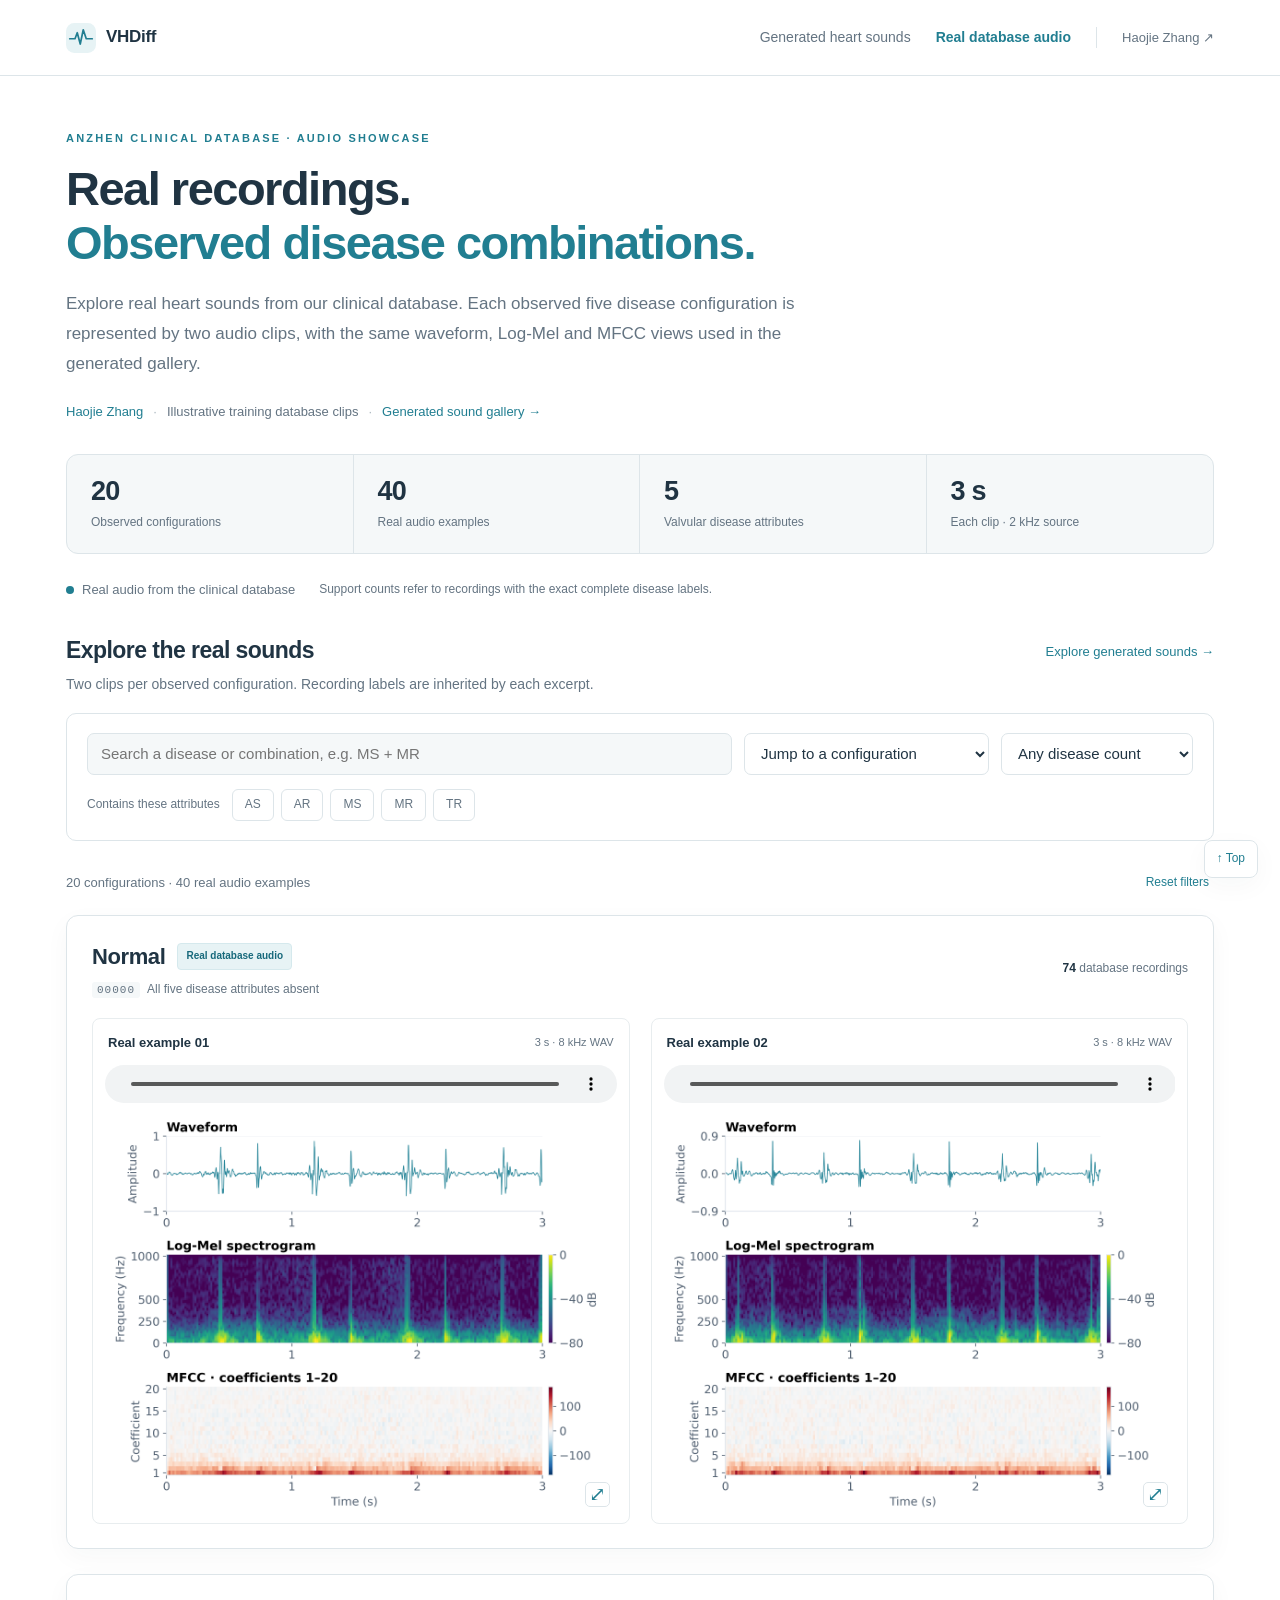
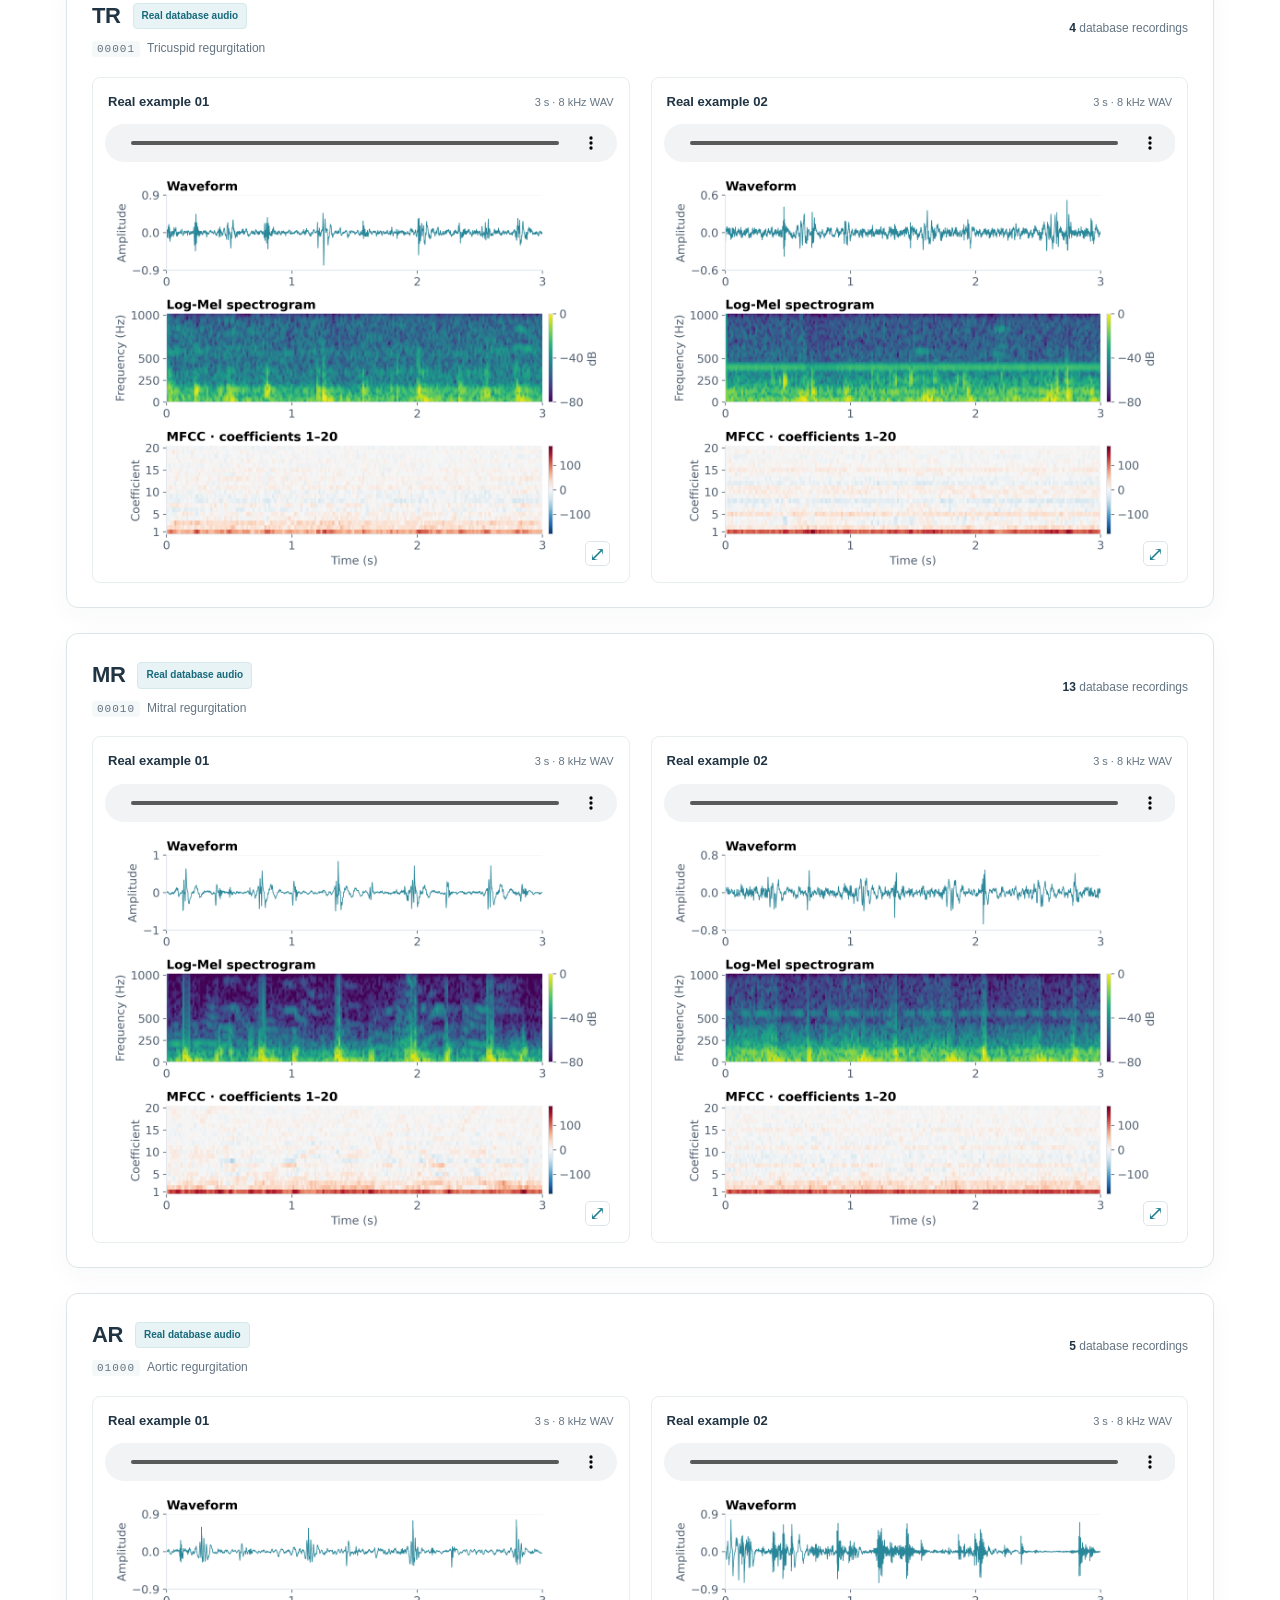
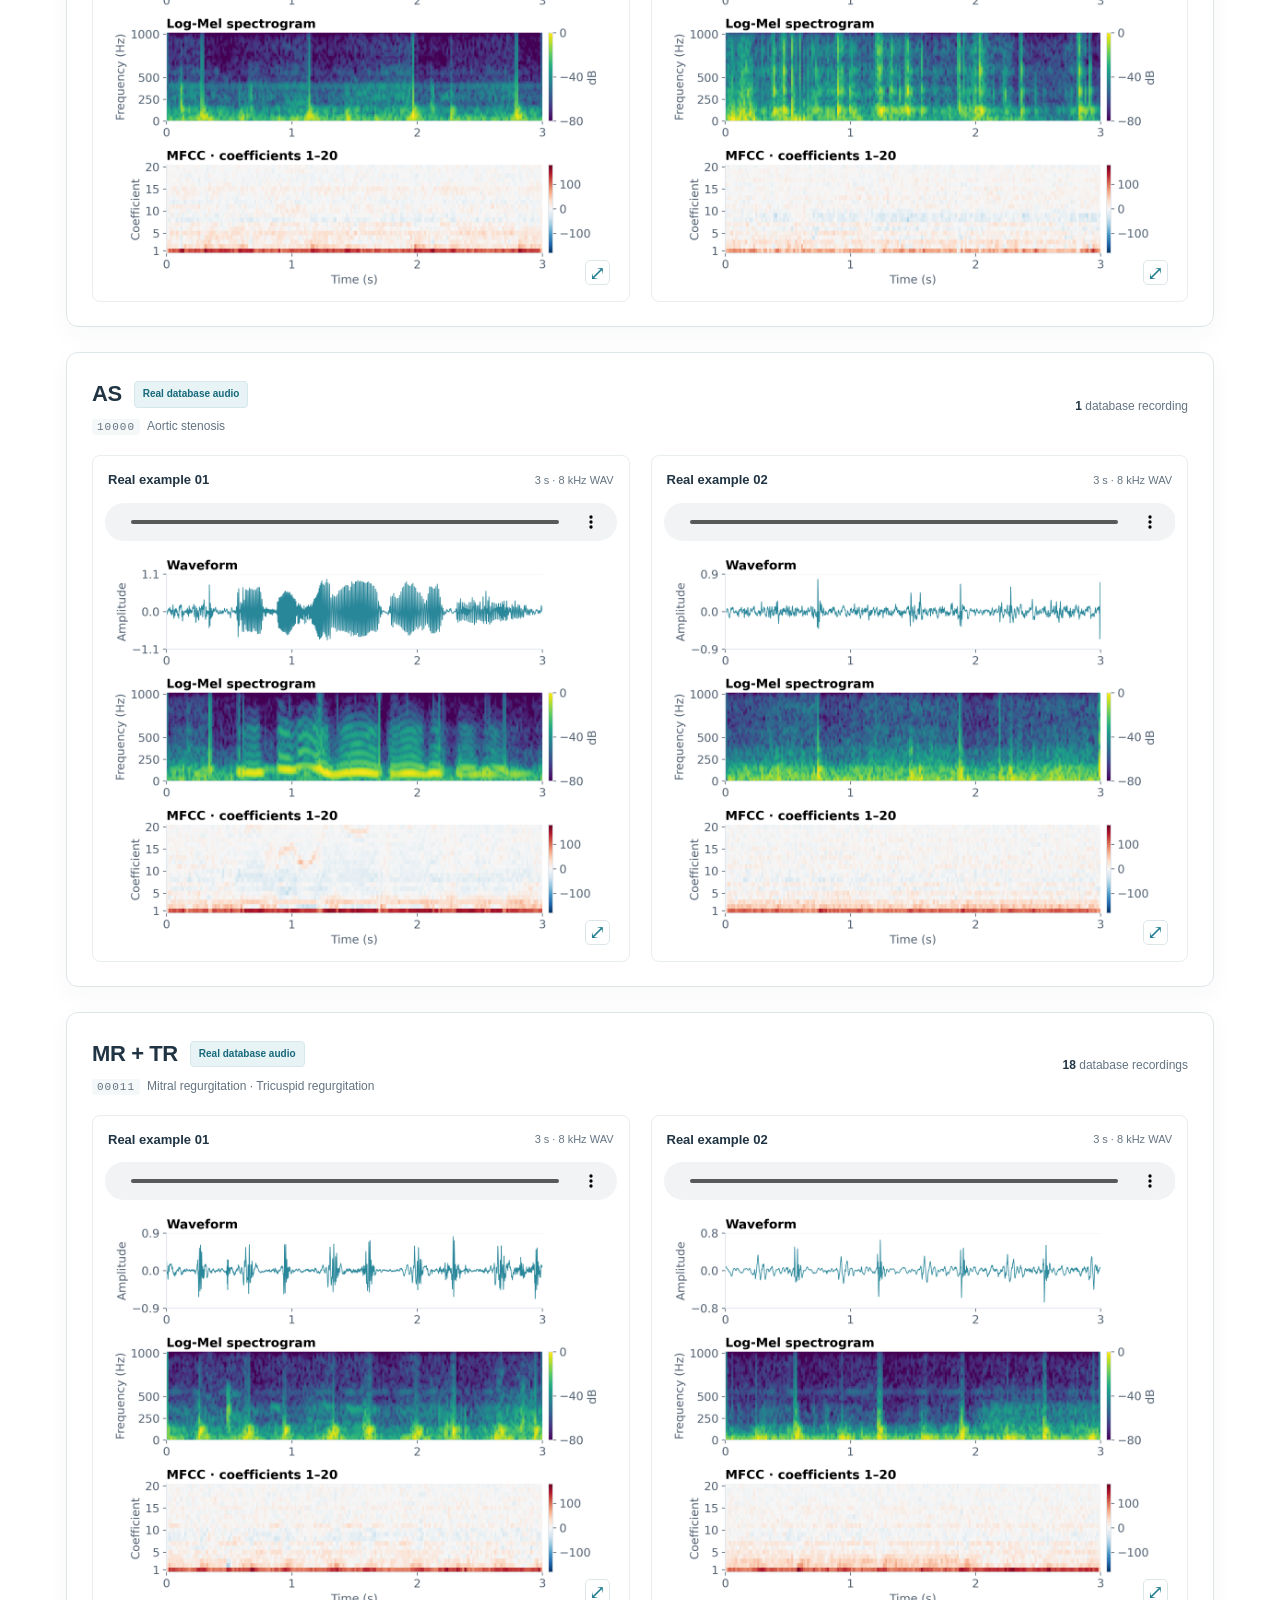
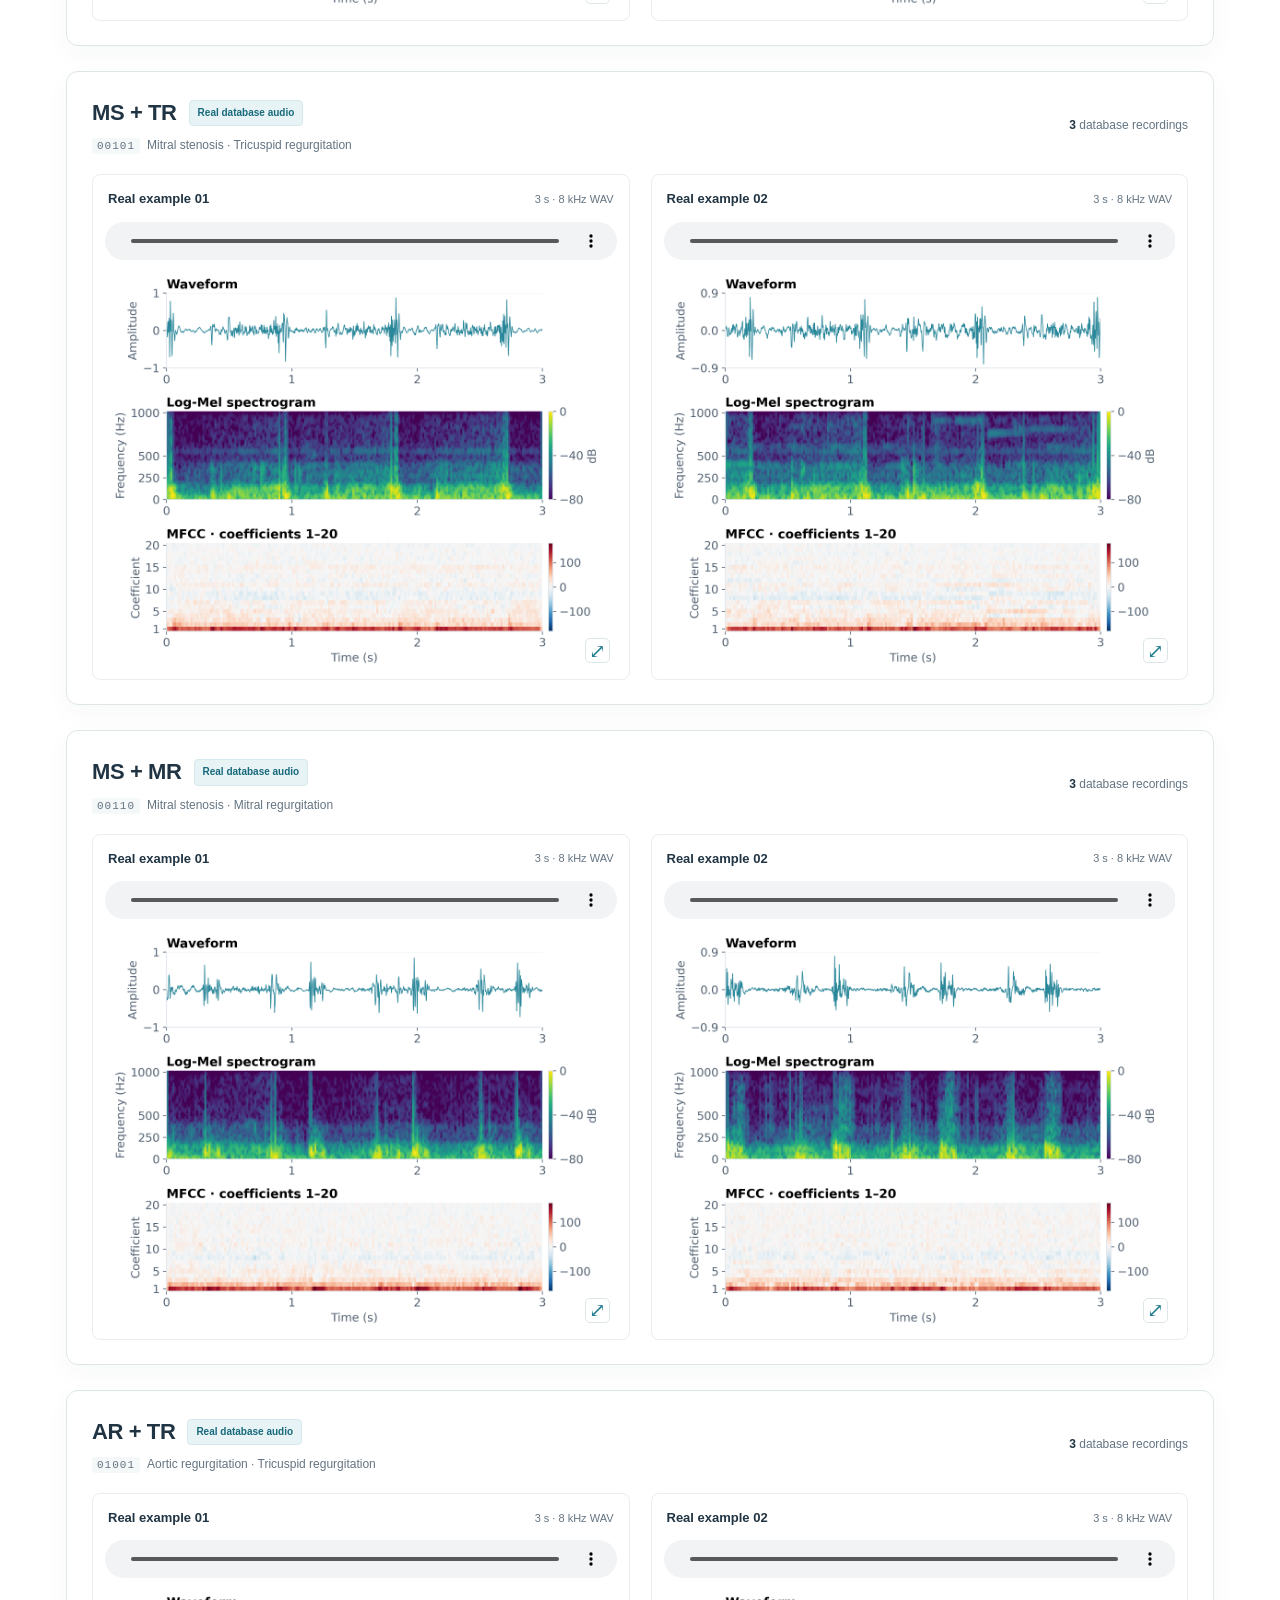
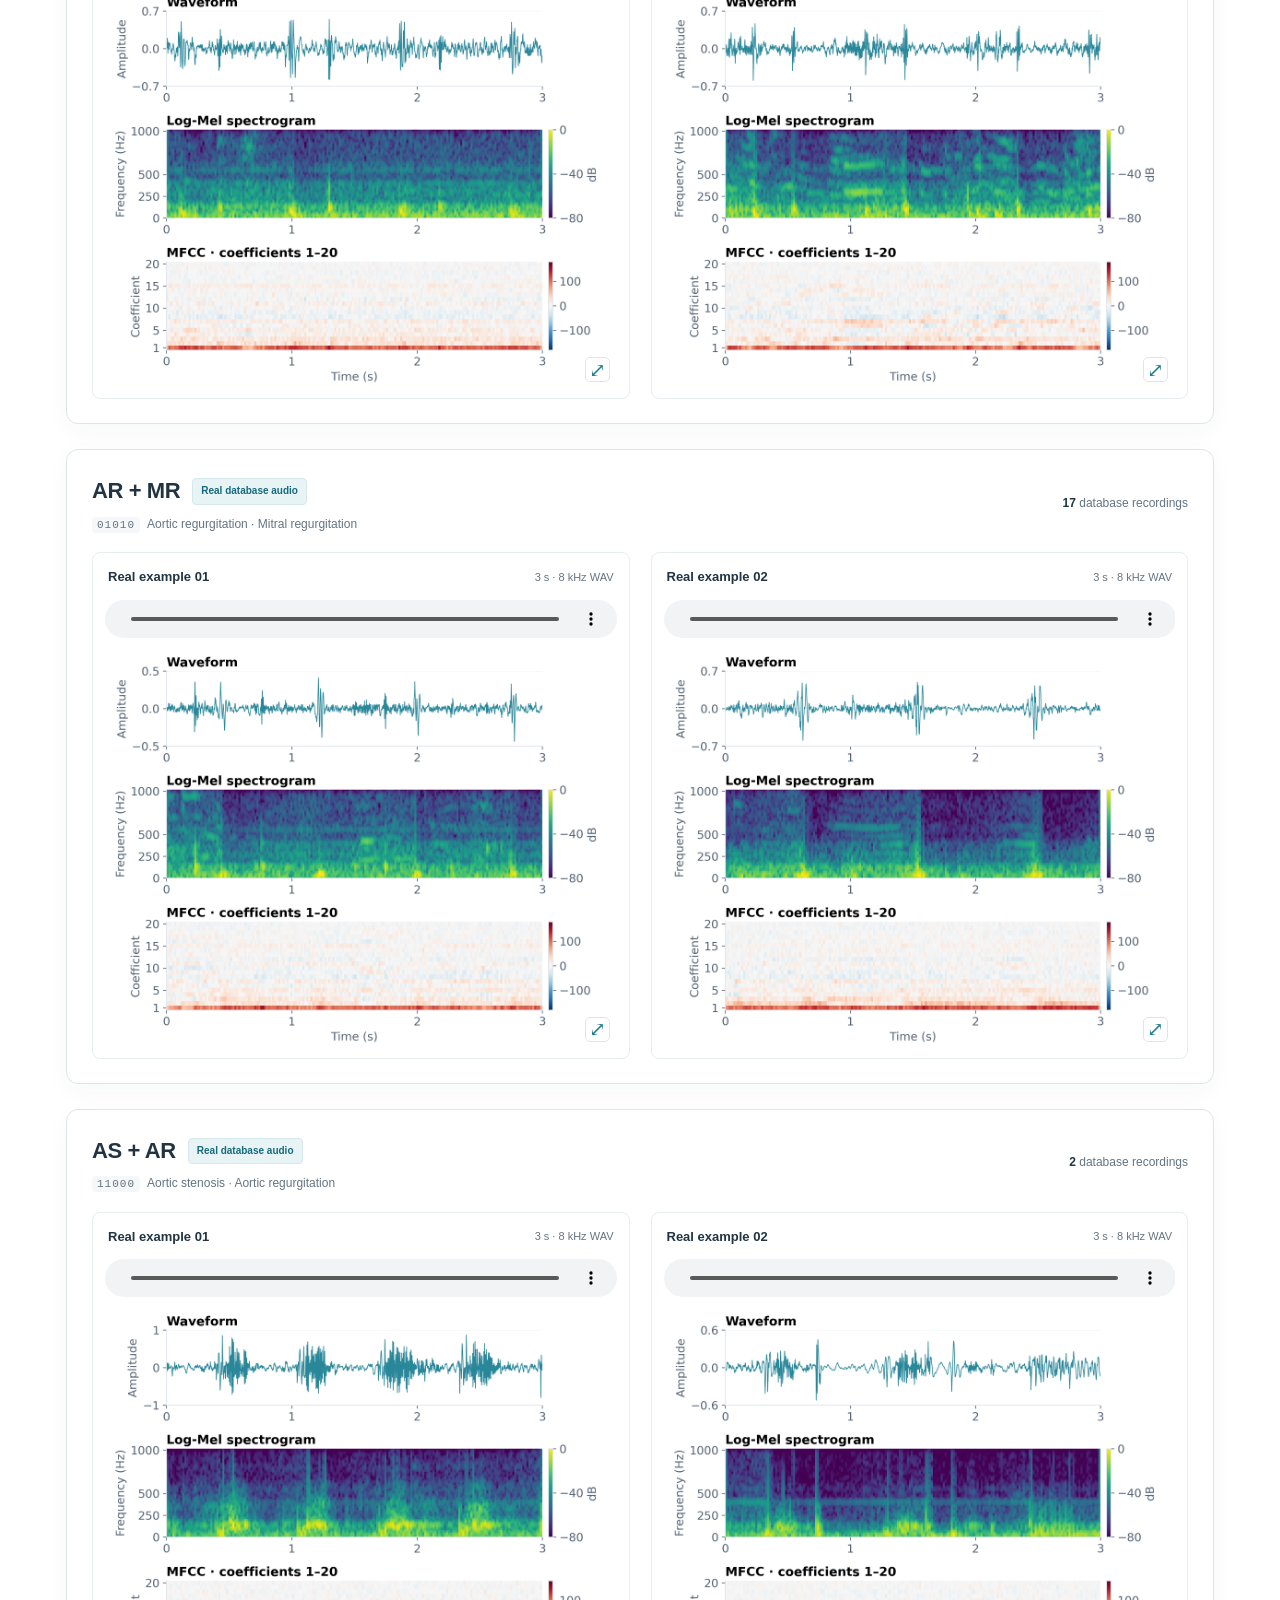
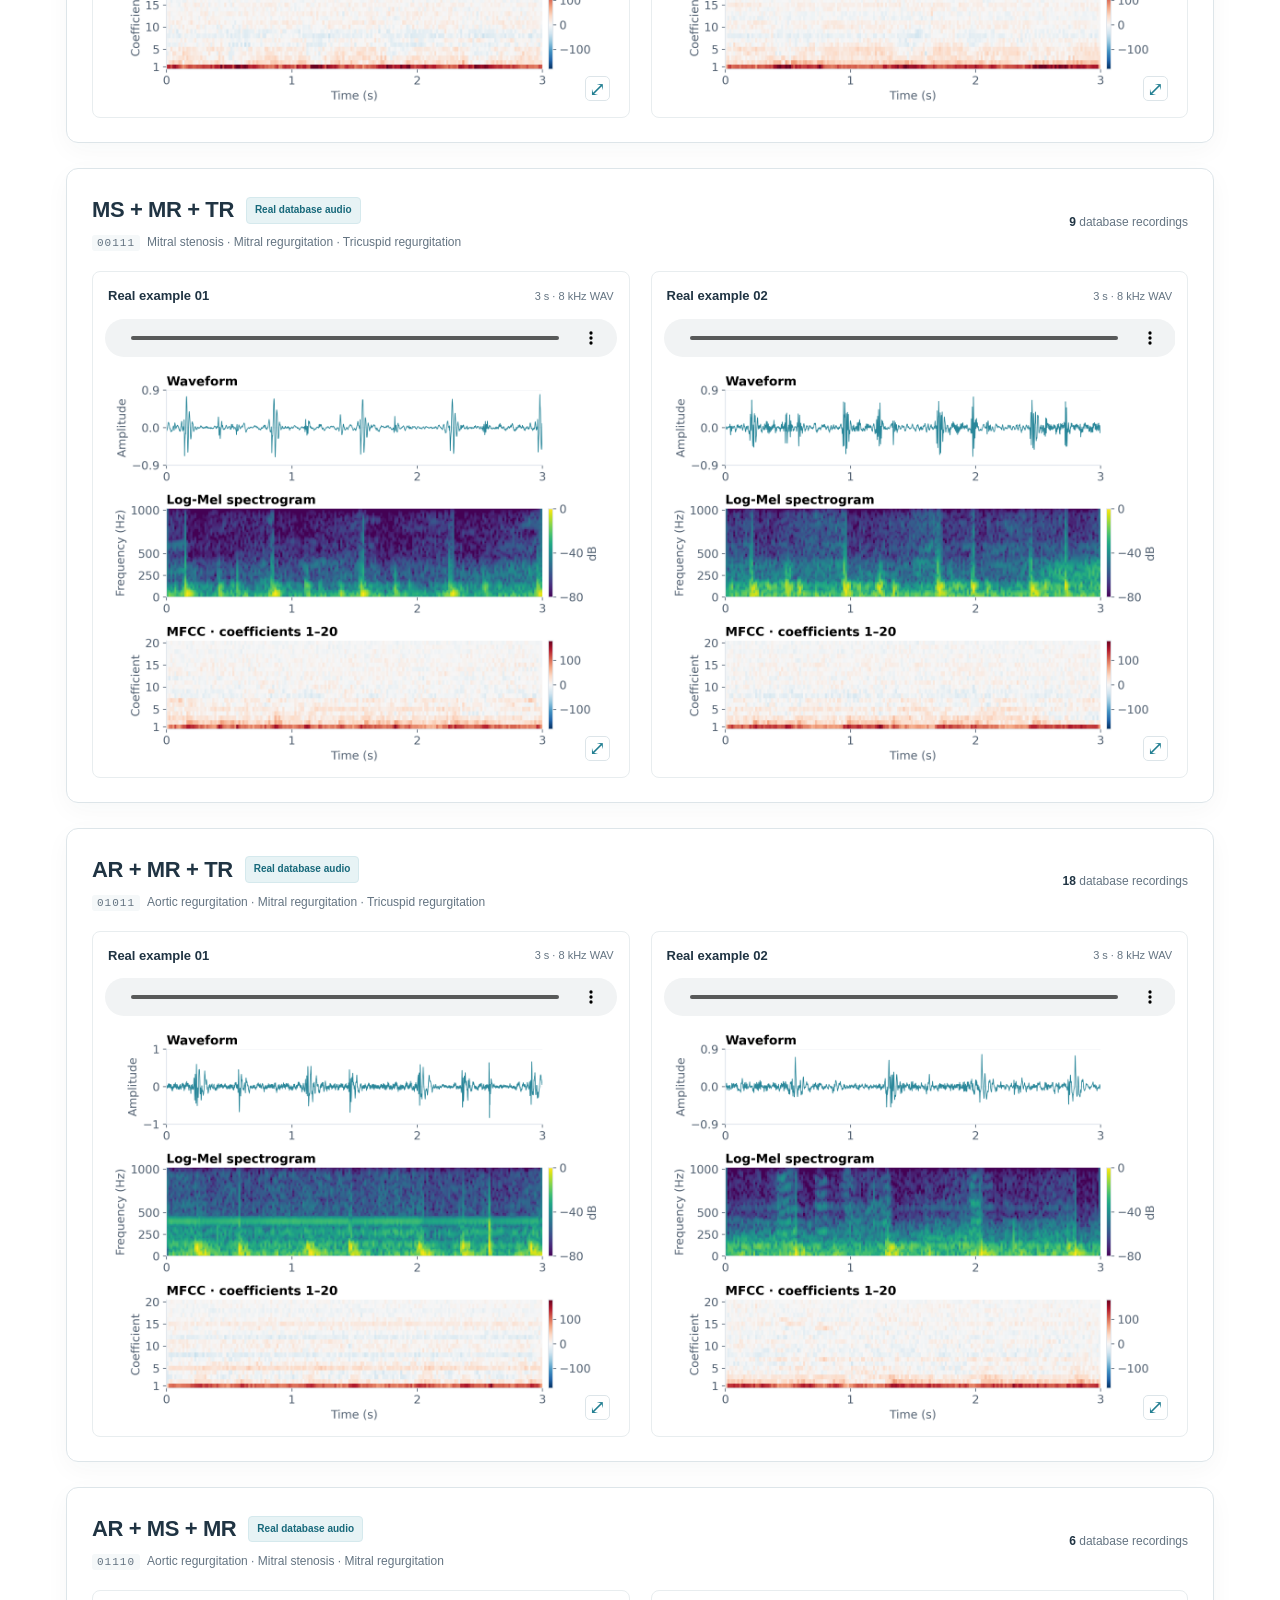
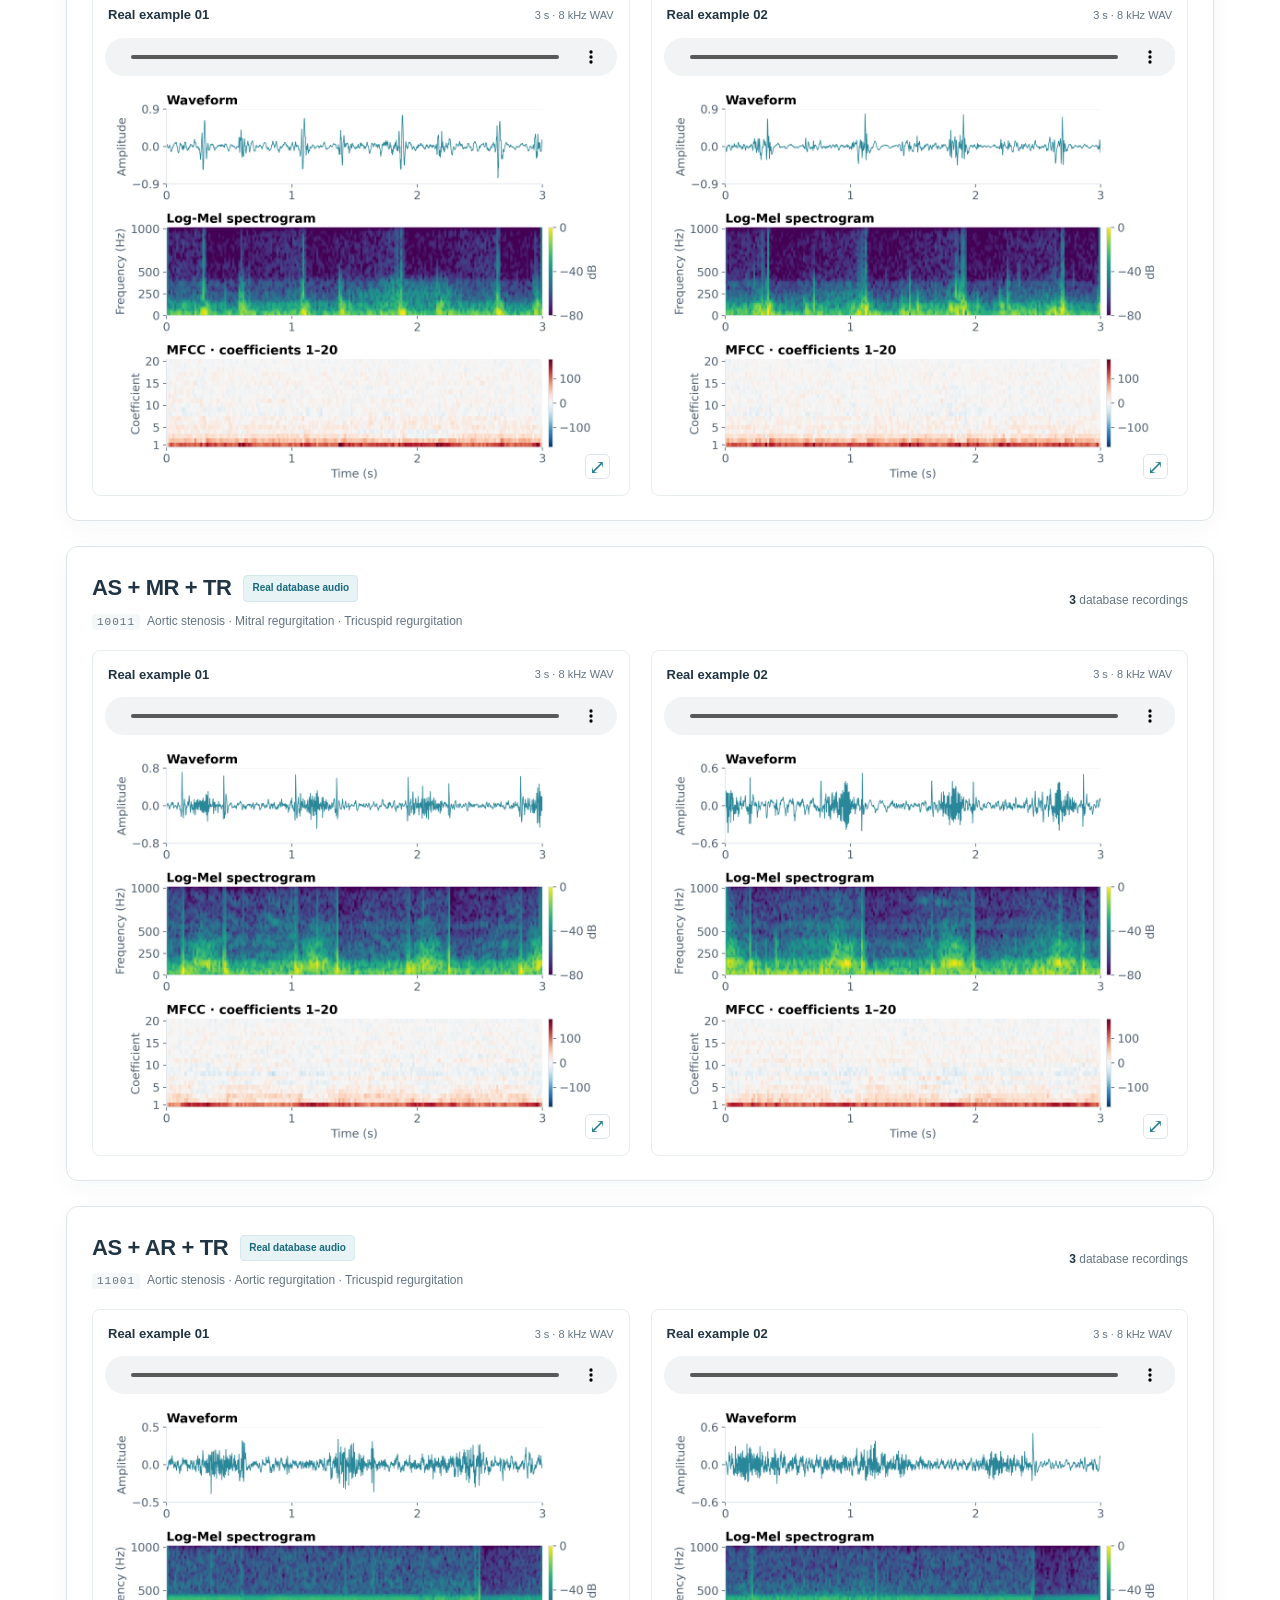
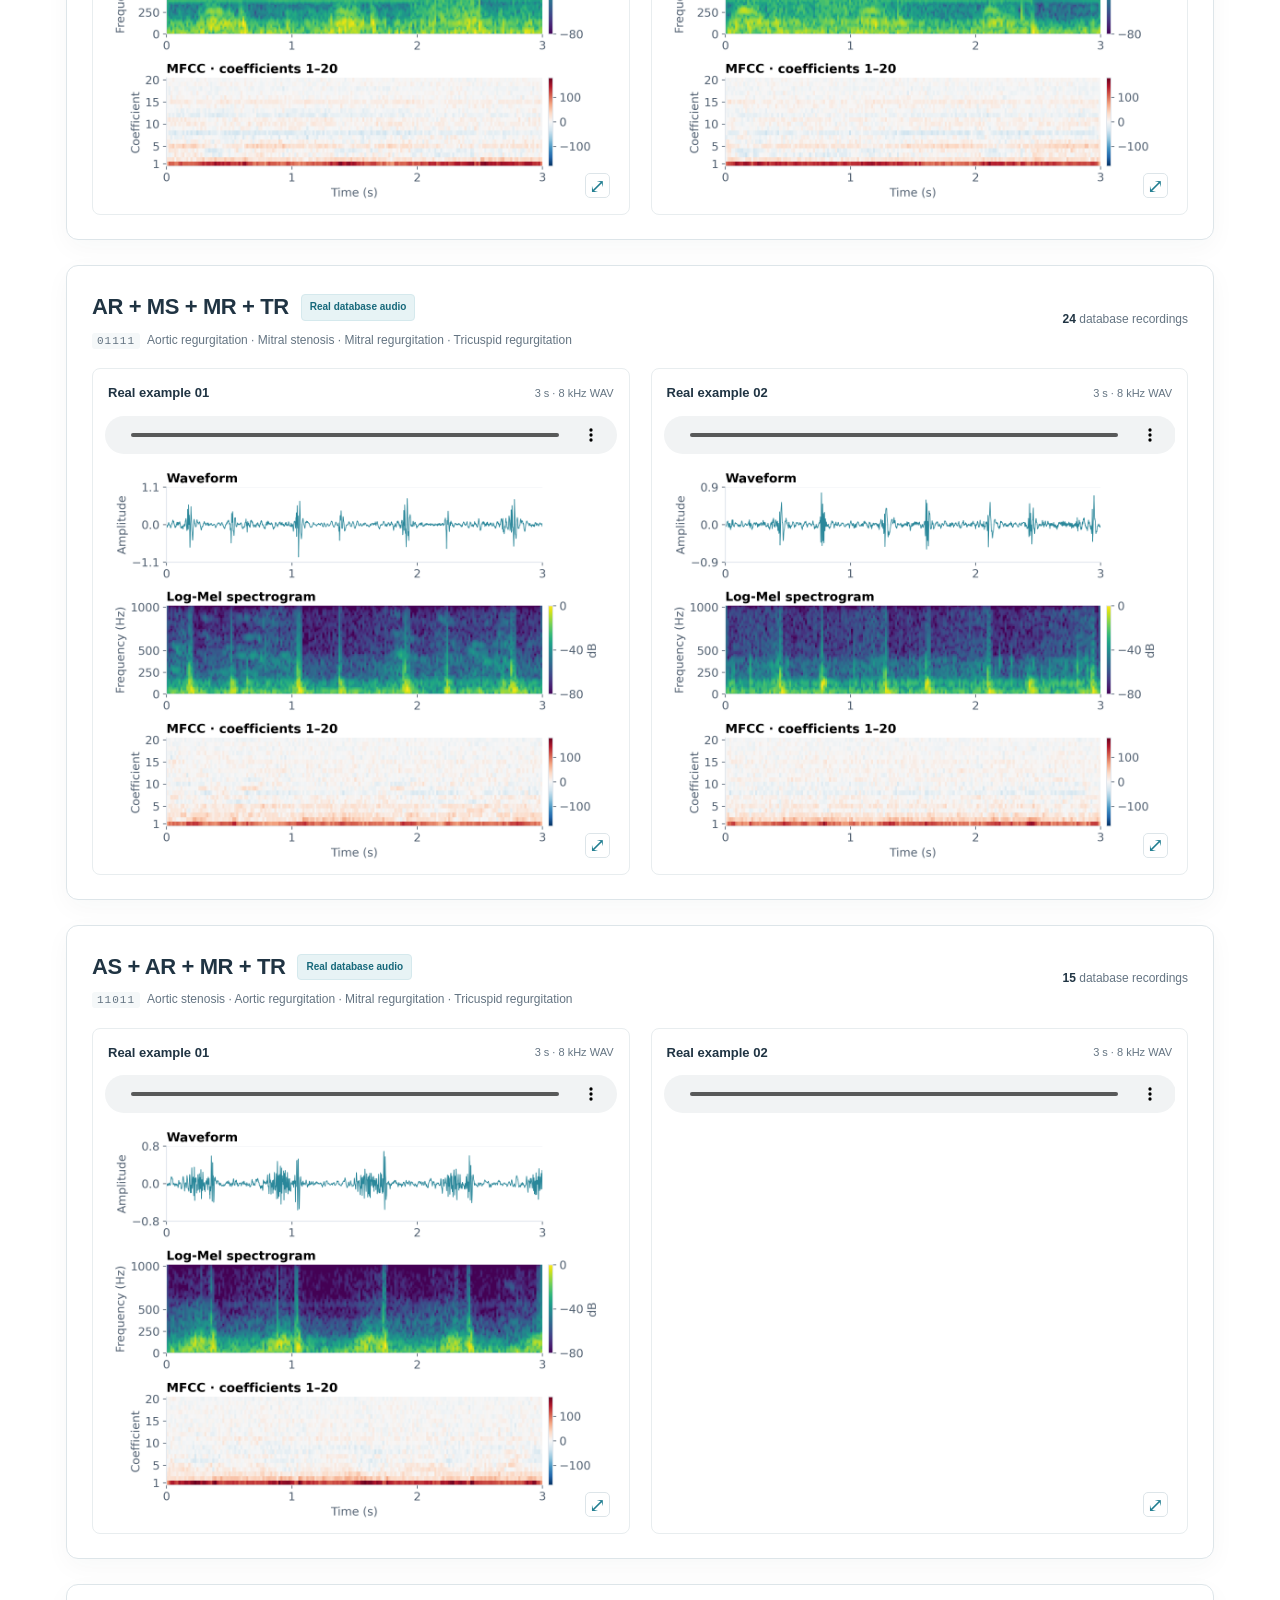
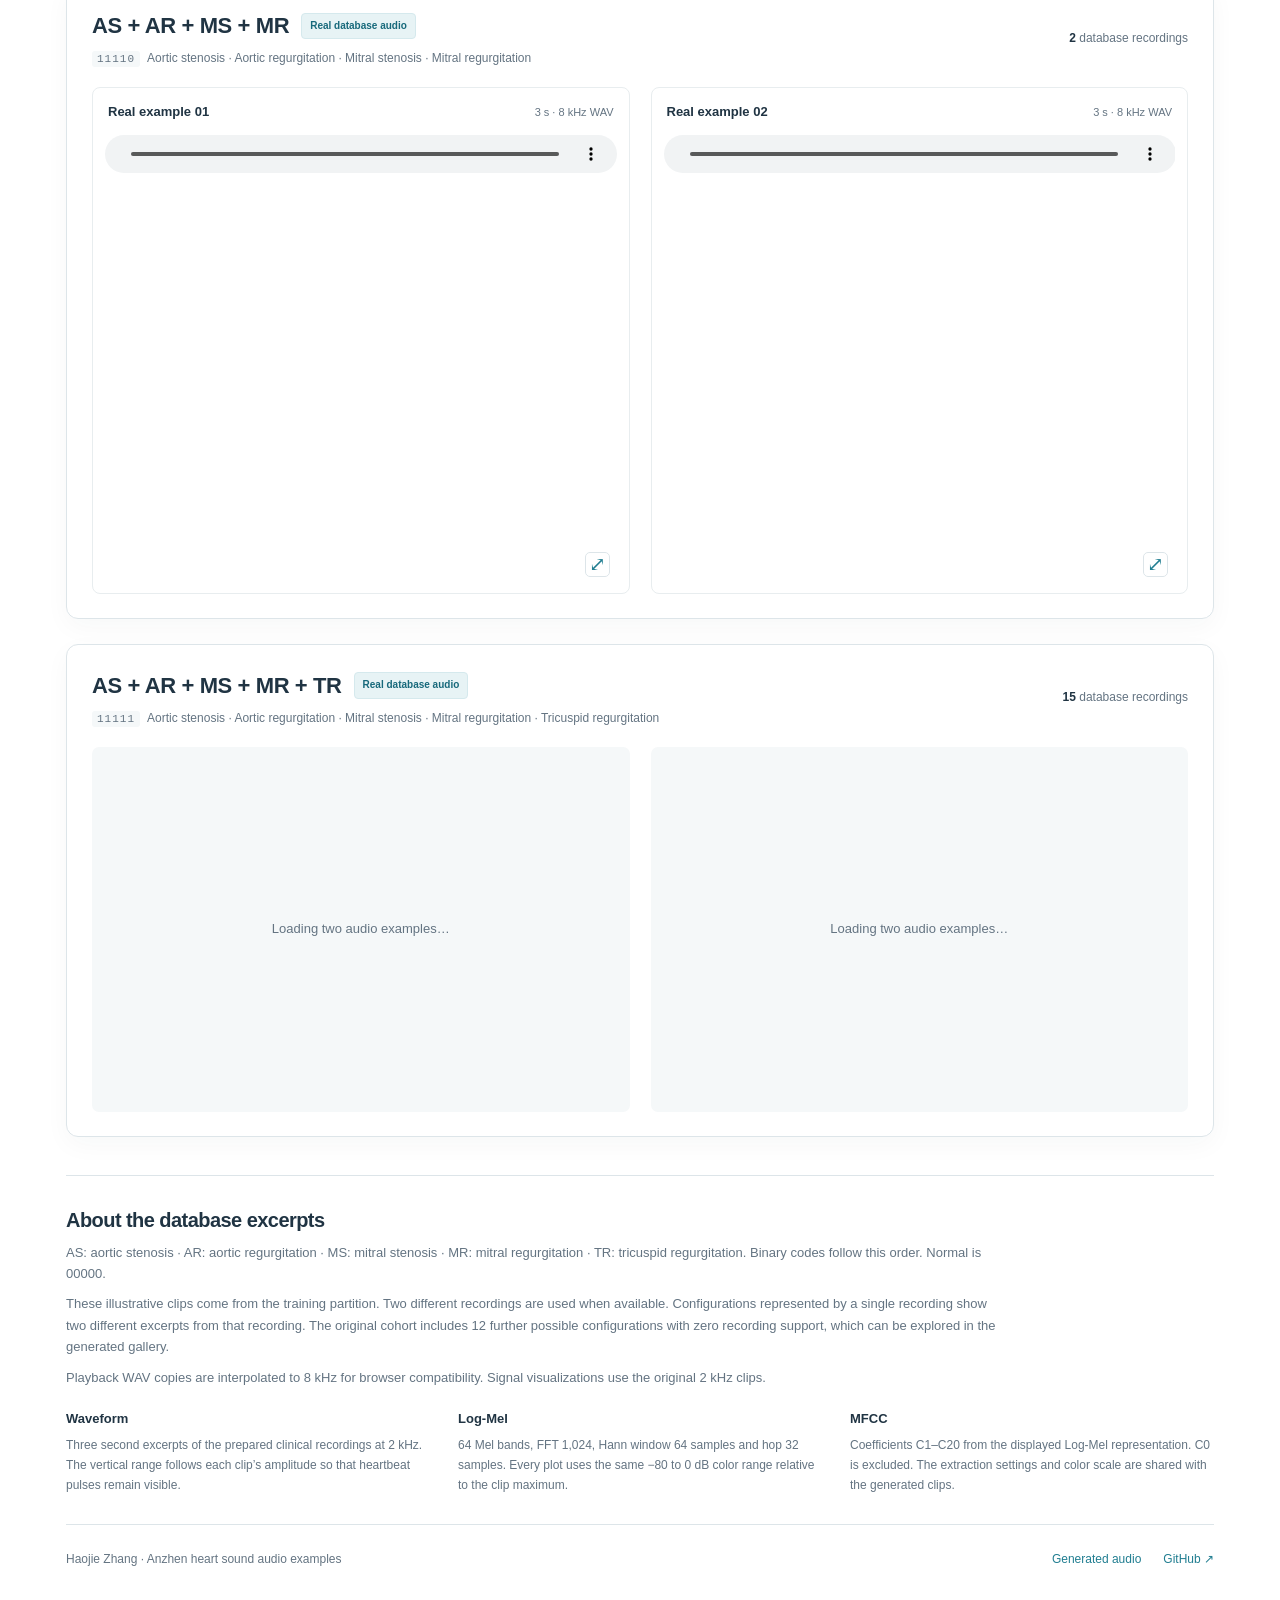
==== docs/real.html @ 6e3dce2d "VHDiff" ====
<!doctype html>
<html lang="en">
<head>
  <meta charset="utf-8">
  <meta name="viewport" content="width=device-width, initial-scale=1">
  <meta name="description" content="Illustrative real Anzhen heart sound recordings for 20 observed valvular disease configurations, with audio, waveform, Log-Mel and MFCC views.">
  <title>Real Database Audio | VHDiff</title>
  <link rel="canonical" href="https://zhj12399.github.io/VHDiff/real.html">
  <link rel="icon" href="favicon.svg" type="image/svg+xml">
  <link rel="stylesheet" href="styles.css?v=20261012-ts2">
  <script src="manifest.js?v=20261012-ts2" defer></script>
  <script src="app.js?v=20261012-ts2" defer></script>
</head>
<body data-gallery="real">
  <a class="skip-link" href="#main">Skip to audio gallery</a>
  <header class="site-header"><div class="header-inner"><a class="brand" href="./"><img src="favicon.svg" alt="">VHDiff</a><nav class="top-nav" aria-label="Main navigation"><a href="./">Generated heart sounds</a><a href="real.html" aria-current="page">Real database audio</a><a class="home-link" href="https://zhj12399.de/">Haojie Zhang ↗</a></nav></div></header>
  <main id="main" class="layout">
    <section class="hero"><p class="eyebrow">Anzhen clinical database · Audio showcase</p><h1>Real recordings.<br><span>Observed disease combinations.</span></h1><p class="lede">Explore real heart sounds from our clinical database. Each observed five disease configuration is represented by two audio clips, with the same waveform, Log-Mel and MFCC views used in the generated gallery.</p><p class="byline"><a href="https://zhj12399.de/">Haojie Zhang</a><span class="dot">·</span><span>Illustrative training database clips</span><span class="dot">·</span><a href="./">Generated sound gallery →</a></p></section>
    <div class="stats" aria-label="Gallery overview"><div class="stat"><strong>20</strong><span>Observed configurations</span></div><div class="stat"><strong>40</strong><span>Real audio examples</span></div><div class="stat"><strong>5</strong><span>Valvular disease attributes</span></div><div class="stat"><strong>3 s</strong><span>Each clip · 2 kHz source</span></div></div>
    <div class="legend"><span class="legend-label"><span class="legend-mark"></span>Real audio from the clinical database</span><span class="legend-note">Support counts refer to recordings with the exact complete disease labels.</span></div>
    <div class="library-heading"><div><h2>Explore the real sounds</h2><p>Two clips per observed configuration. Recording labels are inherited by each excerpt.</p></div><a class="view-link" href="./">Explore generated sounds →</a></div>
    <div class="controls"><div class="controls-top"><div class="search-box"><label class="sr-only" for="search">Search disease configuration</label><input id="search" type="search" placeholder="Search a disease or combination, e.g. MS + MR" autocomplete="off"></div><label class="sr-only" for="jump">Jump to configuration</label><select id="jump"><option value="">Jump to a configuration</option></select><label class="sr-only" for="count-filter">Disease count</label><select id="count-filter"><option value="all">Any disease count</option><option value="0">Normal</option><option value="1">One disease</option><option value="2">Two diseases</option><option value="3">Three diseases</option><option value="4">Four diseases</option><option value="5">Five diseases</option></select></div><div class="filter-row"><span class="filter-label">Contains these attributes</span><button class="chip" type="button" data-disease="AS" aria-pressed="false">AS</button><button class="chip" type="button" data-disease="AR" aria-pressed="false">AR</button><button class="chip" type="button" data-disease="MS" aria-pressed="false">MS</button><button class="chip" type="button" data-disease="MR" aria-pressed="false">MR</button><button class="chip" type="button" data-disease="TR" aria-pressed="false">TR</button></div></div>
    <div class="result-row"><p class="results-status" id="results-status" role="status" aria-live="polite">Loading configurations…</p><button id="reset" class="reset" type="button">Reset filters</button></div>
    <noscript><p class="noscript">Enable JavaScript to load the audio examples and signal visualizations.</p></noscript><div id="gallery"></div><p id="empty" class="empty" hidden>No observed configurations match these filters. Select “Reset filters” to explore the full gallery.</p>
    <section class="feature-note" aria-labelledby="views-title"><h2 id="views-title">About the database excerpts</h2><p>AS: aortic stenosis · AR: aortic regurgitation · MS: mitral stenosis · MR: mitral regurgitation · TR: tricuspid regurgitation. Binary codes follow this order. Normal is 00000.</p><p>These illustrative clips come from the training partition. Two different recordings are used when available. Configurations represented by a single recording show two different excerpts from that recording. The original cohort includes 12 further possible configurations with zero recording support, which can be explored in the generated gallery.</p><p>Playback WAV copies are interpolated to 8 kHz for browser compatibility. Signal visualizations use the original 2 kHz clips.</p><div class="feature-grid"><div><h3>Waveform</h3><p>Three second excerpts of the prepared clinical recordings at 2 kHz. The vertical range follows each clip’s amplitude so that heartbeat pulses remain visible.</p></div><div><h3>Log-Mel</h3><p>64 Mel bands, FFT 1,024, Hann window 64 samples and hop 32 samples. Every plot uses the same −80 to 0 dB color range relative to the clip maximum.</p></div><div><h3>MFCC</h3><p>Coefficients C1–C20 from the displayed Log-Mel representation. C0 is excluded. The extraction settings and color scale are shared with the generated clips.</p></div></div></section>
    <footer class="site-footer"><span>Haojie Zhang · Anzhen heart sound audio examples</span><nav aria-label="Footer navigation"><a href="./">Generated audio</a><a href="https://github.com/zhj12399/VHDiff">GitHub ↗</a></nav></footer>
  </main><button class="back-top" id="back-top" type="button" aria-label="Back to top">↑ Top</button>
</body>
</html>
---- docs/styles.css ----
:root{--ink:#203443;--muted:#647482;--line:#dde5e9;--paper:#fff;--wash:#f5f8f9;--teal:#217e91;--teal-soft:#e7f3f5;--amber:#b3653c;--amber-soft:#fbf0e8;--shadow:0 8px 26px rgba(32,52,67,.035)}
*{box-sizing:border-box}html{scroll-behavior:smooth;scroll-padding-top:92px}body{margin:0;color:var(--ink);background:var(--paper);font:15px/1.65 -apple-system,BlinkMacSystemFont,"Segoe UI",Arial,sans-serif}a{color:var(--teal);text-decoration:none}a:hover{text-decoration:underline}button,input,select{font:inherit}button,a,input,select,audio{outline-offset:4px}button:focus-visible,a:focus-visible,input:focus-visible,select:focus-visible{outline:2px solid var(--teal)}button{cursor:pointer}.skip-link{position:absolute;left:20px;top:-70px;padding:10px;background:white;z-index:20}.skip-link:focus{top:10px}.site-header{height:76px;border-bottom:1px solid var(--line);background:rgba(255,255,255,.97);position:sticky;top:0;z-index:5}.header-inner{max-width:1220px;margin:auto;display:flex;align-items:center;justify-content:space-between;height:100%;padding:0 36px;gap:20px}.brand{display:flex;gap:10px;align-items:center;color:var(--ink);font-size:17px;font-weight:700;letter-spacing:-.3px}.brand:hover{text-decoration:none}.brand img{width:30px;height:30px}.top-nav{display:flex;align-items:center;gap:25px;font-size:14px}.top-nav a{color:var(--muted);white-space:nowrap}.top-nav a[aria-current=page]{color:var(--teal);font-weight:650}.top-nav .home-link{font-size:13px;border-left:1px solid var(--line);padding-left:25px}.layout{max-width:1220px;margin:auto;padding:0 36px}.hero{padding:53px 0 31px;max-width:960px}.eyebrow{font-size:11px;color:var(--teal);font-weight:750;letter-spacing:2.2px;text-transform:uppercase;margin:0 0 15px}h1{font-size:clamp(31px,4vw,47px);line-height:1.14;font-weight:650;letter-spacing:-1.5px;margin:0 0 20px}h1 span{color:var(--teal)}.lede{max-width:770px;font-size:17px;line-height:1.75;color:var(--muted);margin:0 0 22px}.byline{font-size:13px;color:var(--muted);margin:0;display:flex;gap:10px;flex-wrap:wrap}.byline .dot{color:#acb8c0}.stats{display:grid;grid-template-columns:repeat(4,1fr);border:1px solid var(--line);border-radius:12px;background:var(--wash);margin:1px 0 25px;overflow:hidden}.stat{padding:20px 24px;border-right:1px solid var(--line)}.stat:last-child{border:0}.stat strong{display:block;font-size:27px;font-weight:650;letter-spacing:-.7px;line-height:1.25}.stat span{font-size:12px;color:var(--muted)}.legend{display:flex;align-items:center;flex-wrap:wrap;gap:10px 24px;margin:19px 0 25px;font-size:13px;color:var(--muted)}.legend-label{display:flex;gap:8px;align-items:center}.legend-mark{width:8px;height:8px;border-radius:50%;background:var(--teal)}.legend-mark.new{background:var(--amber)}.legend-note{font-size:12px;color:var(--muted)}.library-heading{display:flex;align-items:flex-start;justify-content:space-between;gap:20px;margin:35px 0 17px}h2{font-size:23px;line-height:1.3;letter-spacing:-.55px;font-weight:650;margin:0 0 7px}.library-heading p{margin:0;color:var(--muted);font-size:14px}.view-link{padding-top:5px;font-size:13px;white-space:nowrap}.controls{padding:19px 20px;border:1px solid var(--line);border-radius:10px;background:#fff;margin-bottom:27px}.controls-top{display:flex;gap:12px;align-items:center;flex-wrap:wrap}.search-box{flex:1;min-width:210px;position:relative}.search-box input{width:100%;height:42px;border:1px solid var(--line);border-radius:7px;padding:9px 13px;color:var(--ink);background:var(--wash)}select{height:42px;border:1px solid var(--line);border-radius:7px;background:white;color:var(--ink);padding:7px 35px 7px 12px;max-width:260px}.filter-row{display:flex;gap:7px;align-items:center;flex-wrap:wrap;margin-top:14px}.filter-label{color:var(--muted);font-size:12px;margin-right:5px}.chip{border:1px solid var(--line);background:white;border-radius:6px;padding:5px 12px;font-size:12px;color:var(--muted)}.chip[aria-pressed=true]{background:var(--teal-soft);border-color:#b8dbe1;color:#18677a;font-weight:650}.chip.new[aria-pressed=true]{background:var(--amber-soft);border-color:#e9c9b5;color:#99512d}.disease-filter{margin-left:auto;display:flex;align-items:center;gap:6px;flex-wrap:wrap}.result-row{display:flex;justify-content:space-between;align-items:center;margin:0 0 17px;gap:10px}.results-status{font-size:13px;color:var(--muted);margin:0}.reset{border:0;background:transparent;color:var(--teal);font-size:12px;padding:5px}.condition{border:1px solid var(--line);border-radius:12px;padding:23px 25px 24px;margin:0 0 25px;box-shadow:var(--shadow);scroll-margin-top:95px}.condition[hidden]{display:none}.condition-head{display:flex;align-items:center;justify-content:space-between;gap:18px;margin-bottom:18px}.condition-title{display:flex;gap:12px;align-items:center;flex-wrap:wrap}.condition h3{font-size:22px;letter-spacing:-.4px;margin:0;font-weight:650}.condition-sub{font-size:12px;color:var(--muted);margin:5px 0 0}.condition-sub .code{font-family:ui-monospace,SFMono-Regular,Consolas,monospace;letter-spacing:1px;font-size:11px;padding:2px 5px;background:var(--wash);border-radius:3px;margin-right:7px}.badge{font-size:10px;font-weight:650;white-space:nowrap;border-radius:4px;padding:4px 8px;background:var(--teal-soft);color:#17697b;border:1px solid #d5e9ed}.badge.new{background:var(--amber-soft);color:#9a532f;border-color:#eedbce}.support{font-size:12px;color:var(--muted);text-align:right;white-space:nowrap}.support strong{font-weight:650;color:var(--ink)}.samples{display:grid;grid-template-columns:1fr 1fr;gap:21px}.sample{min-width:0;border:1px solid #e8edef;background:#fff;border-radius:8px;padding:13px 12px 10px}.sample-top{display:flex;justify-content:space-between;align-items:center;gap:10px;padding:0 3px 5px}.sample-title{font-size:13px;font-weight:650}.sample-duration{font-size:11px;color:var(--muted)}audio{display:block;width:100%;height:38px;margin:7px 0 9px}.sample img{display:block;width:100%;height:auto;aspect-ratio:888/558;object-fit:contain;background:white}.download{display:inline-block;font-size:11px;padding:2px 3px}.plot-hint{font-size:11px;color:var(--muted);margin-left:8px}.loading{min-height:365px;display:flex;align-items:center;justify-content:center;color:var(--muted);font-size:13px;background:var(--wash);border-radius:7px}.load-error{font-size:13px;color:#a54132;padding:20px}.load-error button{margin:10px;border:1px solid var(--line);padding:5px 12px;border-radius:5px;background:white}.empty{padding:55px 20px;border:1px dashed var(--line);text-align:center;color:var(--muted);border-radius:10px}.empty[hidden]{display:none}.feature-note{border-top:1px solid var(--line);padding:31px 0 28px;margin-top:38px}.feature-note h2{font-size:20px}.feature-note p{font-size:13px;color:var(--muted);max-width:940px;margin:9px 0}.feature-grid{display:grid;grid-template-columns:repeat(3,1fr);gap:28px;margin-top:20px}.feature-grid h3{font-size:13px;margin:0 0 5px}.feature-grid p{font-size:12px;line-height:1.7;margin:0}.site-footer{border-top:1px solid var(--line);padding:25px 0 35px;font-size:12px;color:var(--muted);display:flex;justify-content:space-between;gap:15px;flex-wrap:wrap}.site-footer nav{display:flex;gap:22px}.back-top{position:fixed;bottom:22px;right:22px;border:1px solid var(--line);background:rgba(255,255,255,.96);color:var(--teal);border-radius:8px;padding:8px 12px;font-size:12px;box-shadow:var(--shadow)}.sr-only{position:absolute;width:1px;height:1px;overflow:hidden;clip:rect(0,0,0,0);white-space:nowrap}.noscript{background:var(--amber-soft);padding:15px;border-radius:7px}
@media(min-width:1500px){.layout,.header-inner{max-width:1290px}.hero{padding-top:62px}}
@media(max-width:850px){.top-nav{gap:17px}.top-nav .home-link{padding-left:17px}.layout,.header-inner{padding-left:22px;padding-right:22px}.hero{padding-top:35px}.stat{padding:17px 16px}.condition{padding:20px 18px}.disease-filter{margin-left:0;width:100%;margin-top:7px}.controls-top select{max-width:100%;flex:1}.sample{padding:10px 8px}}
@media(max-width:600px){.site-header{height:auto;min-height:78px}.header-inner{flex-wrap:wrap;padding-top:12px;padding-bottom:12px;gap:7px}.brand{font-size:16px}.top-nav{width:100%;justify-content:space-between;gap:10px;font-size:12px}.top-nav .home-link{font-size:11px;border:0;padding:0}.layout{padding:0 16px}.hero{padding:32px 0 23px}h1{font-size:33px;letter-spacing:-1px}.lede{font-size:15px}.stats{grid-template-columns:1fr 1fr}.stat{padding:16px;border-bottom:1px solid var(--line)}.stat:nth-child(2){border-right:0}.stat:nth-child(n+3){border-bottom:0}.stat strong{font-size:25px}.library-heading{flex-direction:column;gap:4px;margin-top:28px}.controls{padding:14px}.controls-top{gap:9px}.search-box{min-width:100%}select{font-size:13px}.filter-row{gap:6px}.chip{padding:5px 9px}.condition{padding:17px 13px}.condition-head{align-items:flex-start;gap:9px;flex-wrap:wrap}.condition h3{font-size:20px}.condition-title{gap:8px}.support{text-align:left;font-size:11px}.samples{grid-template-columns:1fr;gap:15px}.sample{padding:12px 10px}.legend{gap:10px 17px;font-size:12px}.feature-grid{grid-template-columns:1fr;gap:15px}.back-top{bottom:14px;right:14px}.byline{font-size:12px}.site-footer nav{gap:15px}}
@media(prefers-reduced-motion:reduce){html{scroll-behavior:auto}}


.sample img{aspect-ratio:2220/1740}
.plot-preview{display:block;position:relative;width:100%;padding:0;border:0;border-radius:5px;background:white;cursor:zoom-in;text-align:left;overflow:hidden}
.plot-preview:hover{box-shadow:0 0 0 2px #b8dbe1}
.enlarge-icon{position:absolute;right:7px;bottom:6px;background:rgba(255,255,255,.94);border:1px solid var(--line);color:var(--teal);border-radius:5px;width:25px;height:25px;display:grid;place-items:center;font-size:20px;line-height:1}
.plot-open{overflow:hidden}
.plot-dialog{width:min(1200px,96vw);max-width:96vw;max-height:94vh;padding:0;border:1px solid var(--line);border-radius:12px;color:var(--ink);box-shadow:0 24px 90px #10243055;overflow:hidden;background:#fff}
.plot-dialog::backdrop{background:#152630b8;backdrop-filter:blur(3px)}
.plot-dialog-head{display:flex;align-items:center;justify-content:space-between;gap:20px;padding:14px 20px;border-bottom:1px solid var(--line);background:#fff}
.plot-dialog-head h2{font-size:17px;margin:0;line-height:1.4;letter-spacing:0}
.plot-close{flex:none;border:1px solid var(--line);border-radius:6px;background:var(--wash);width:36px;height:36px;font-size:28px;line-height:1;color:var(--ink)}
.plot-dialog-body{overflow:auto;max-height:calc(94vh - 66px);overscroll-behavior:contain;padding:10px}
.plot-dialog-body img{display:block;width:100%;height:auto;background:white}
@media(max-width:600px){.plot-dialog-head{padding:11px 12px}.plot-dialog-head h2{font-size:14px}.plot-dialog-body{padding:0}.enlarge-icon{width:23px;height:23px}}
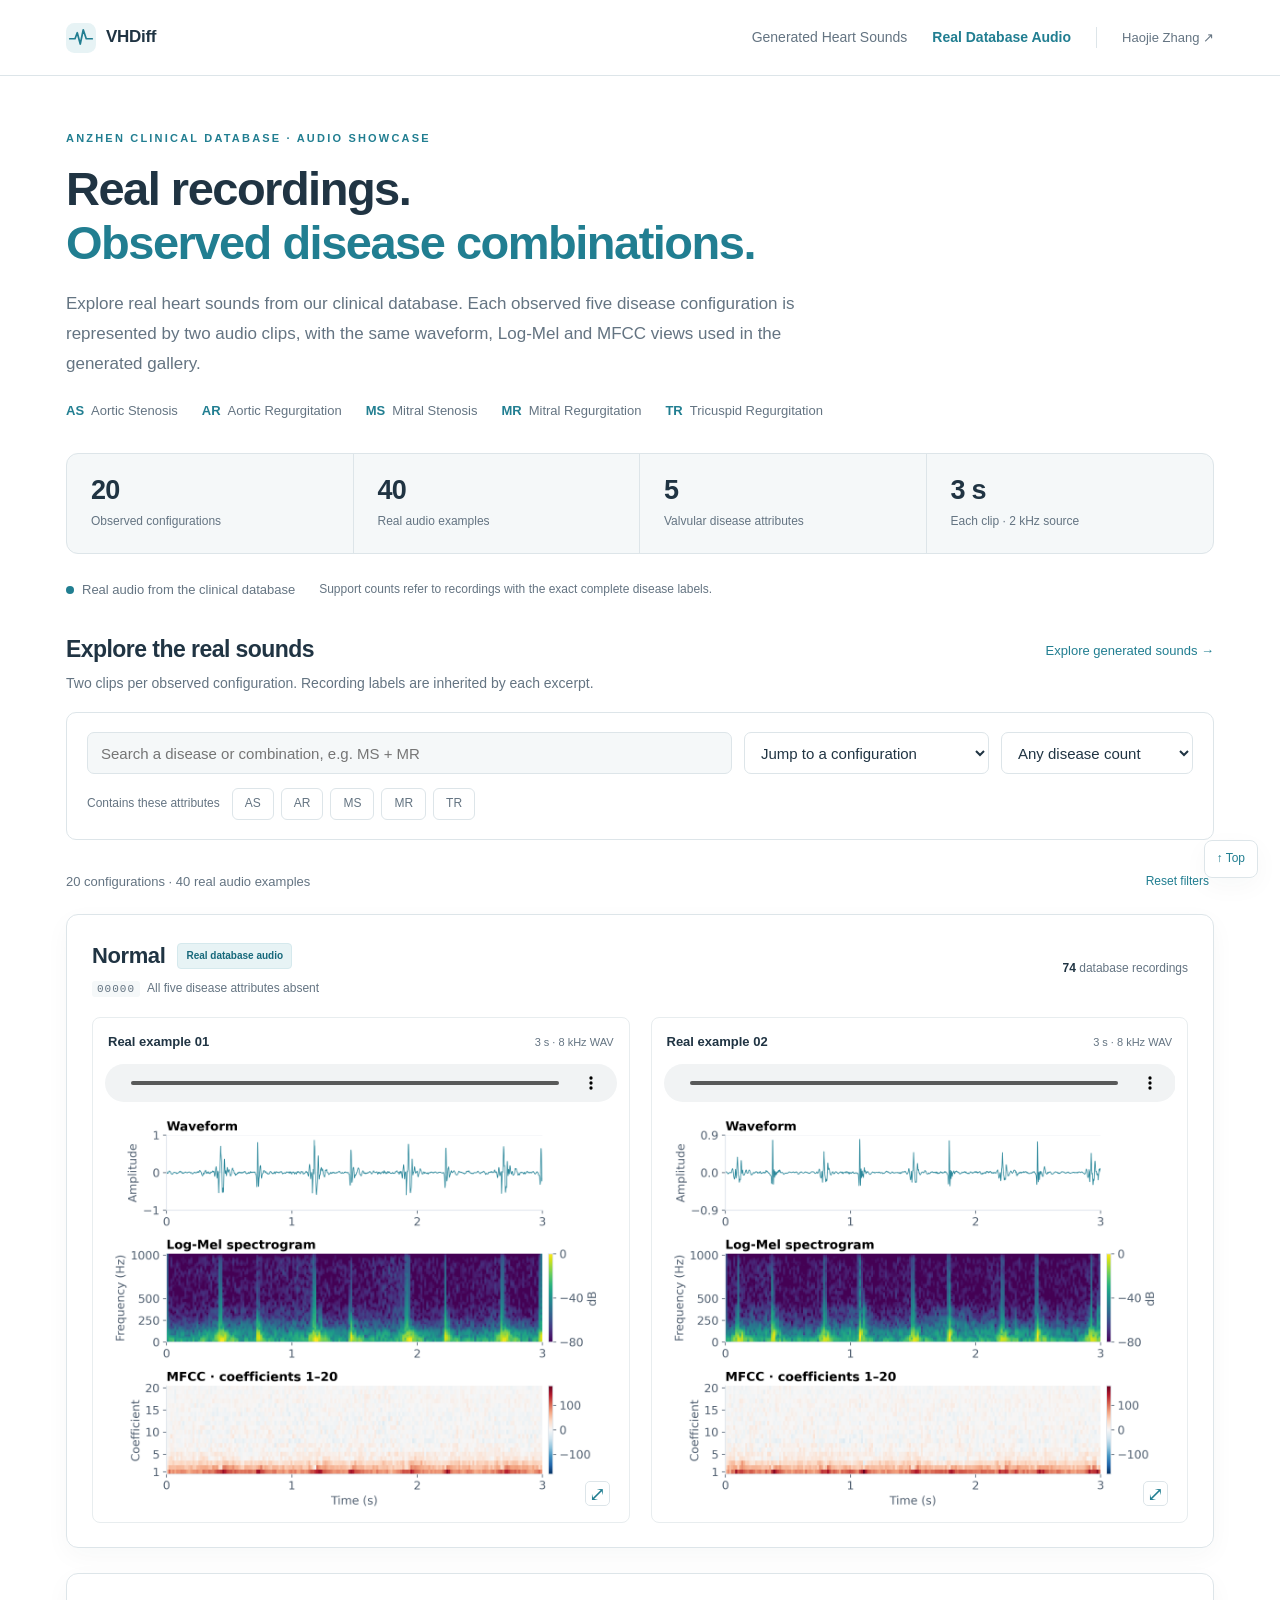
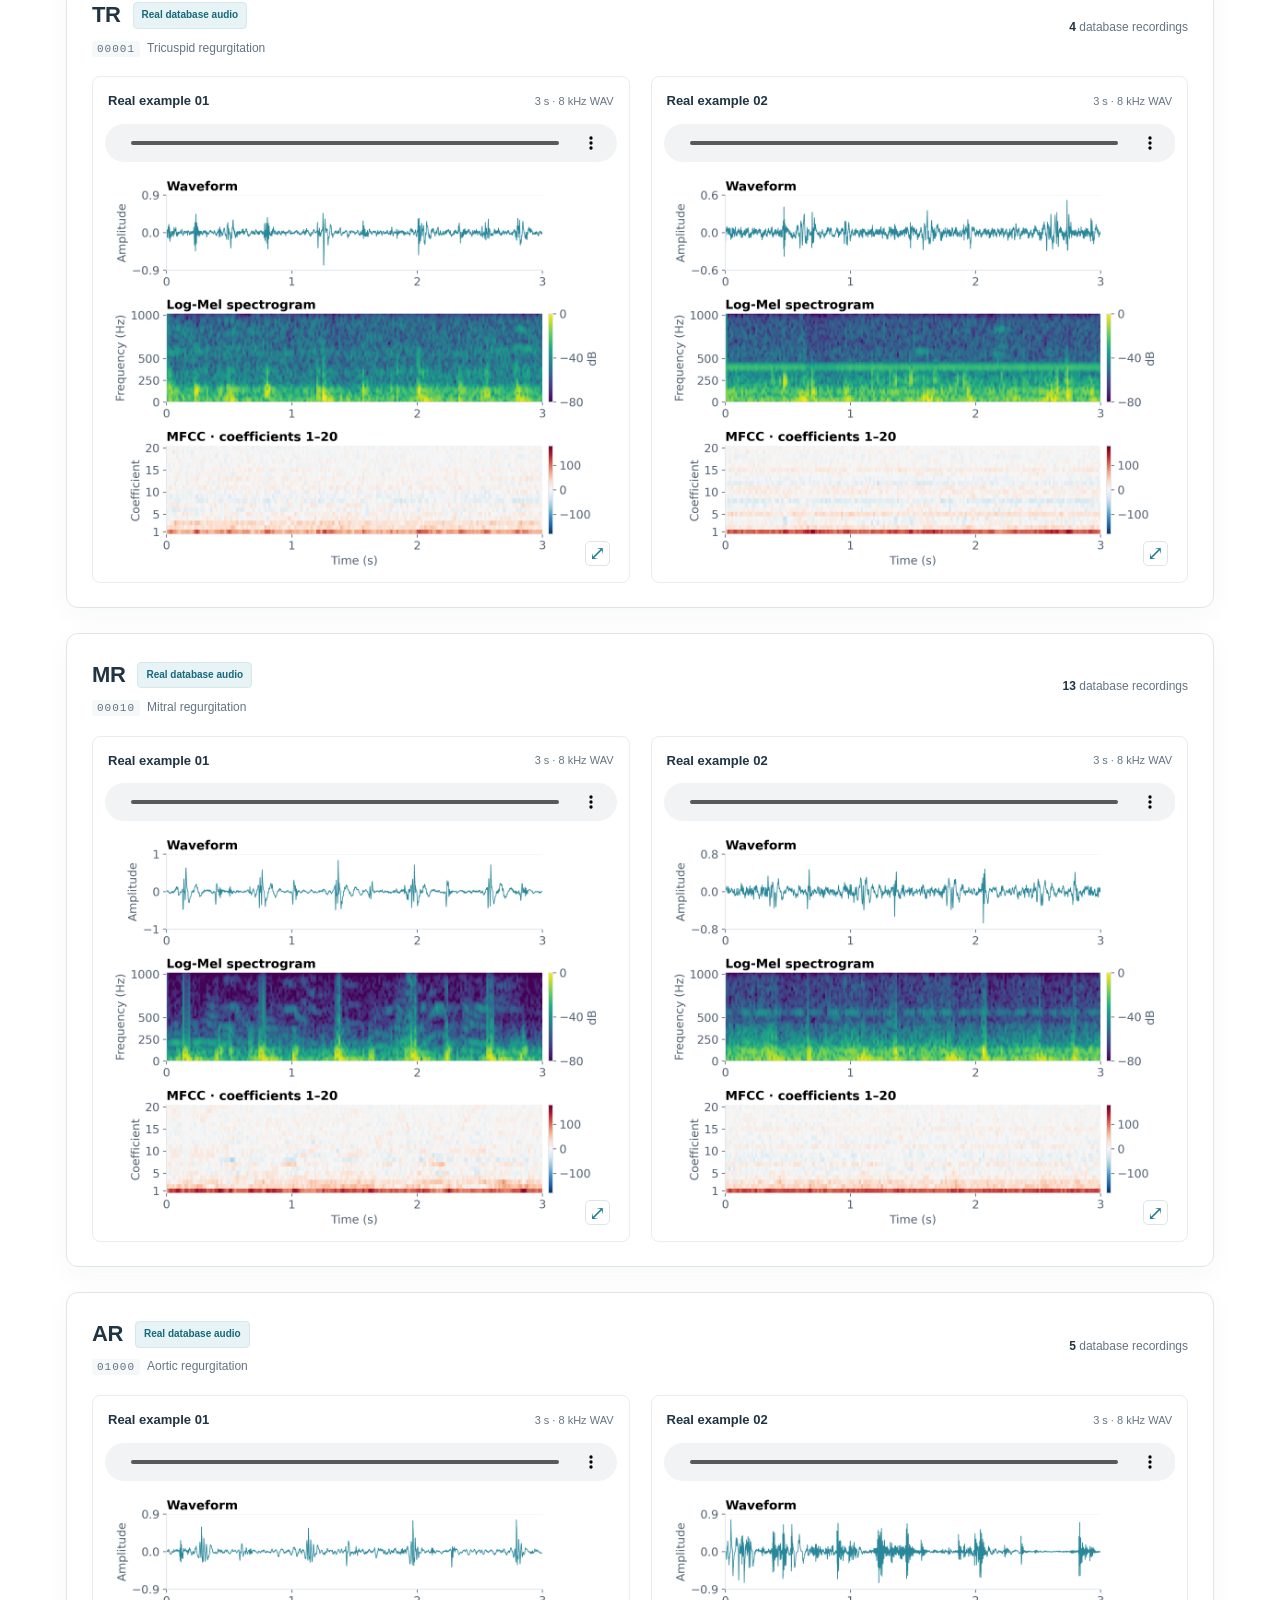
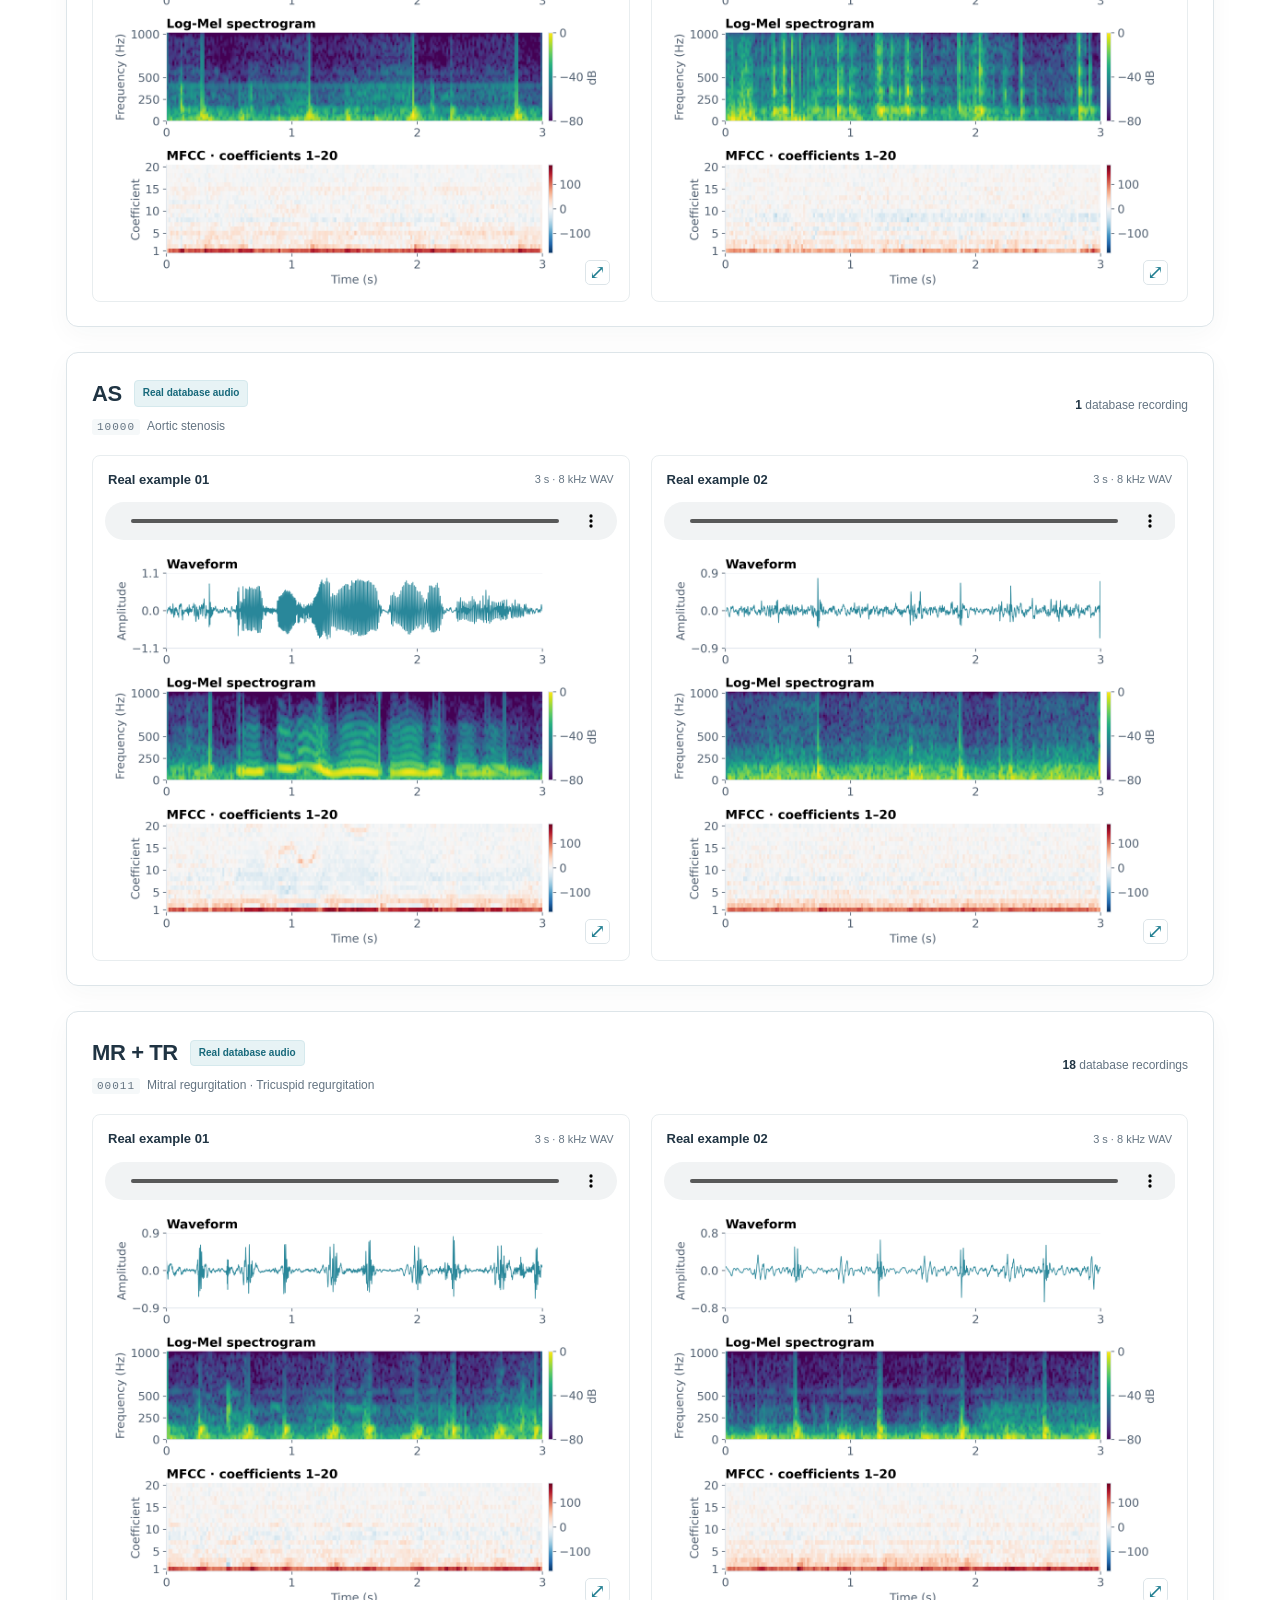
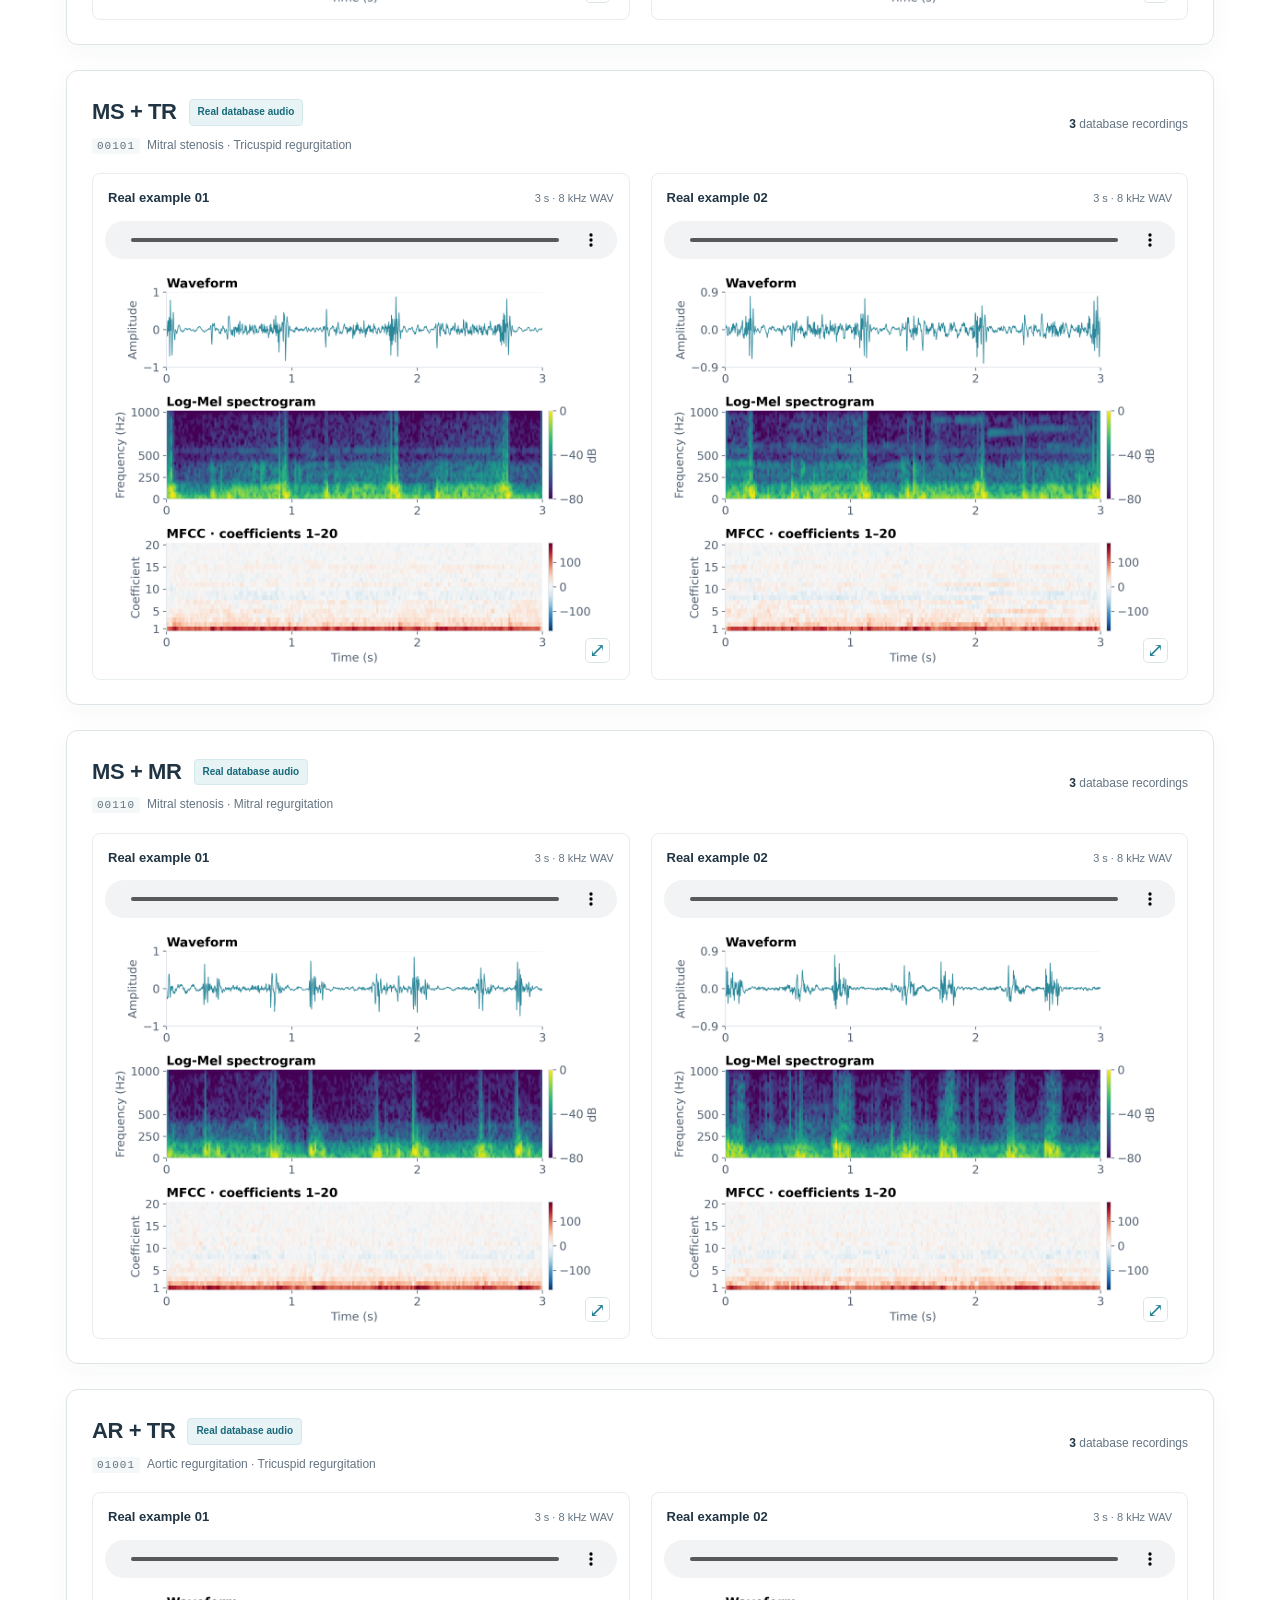
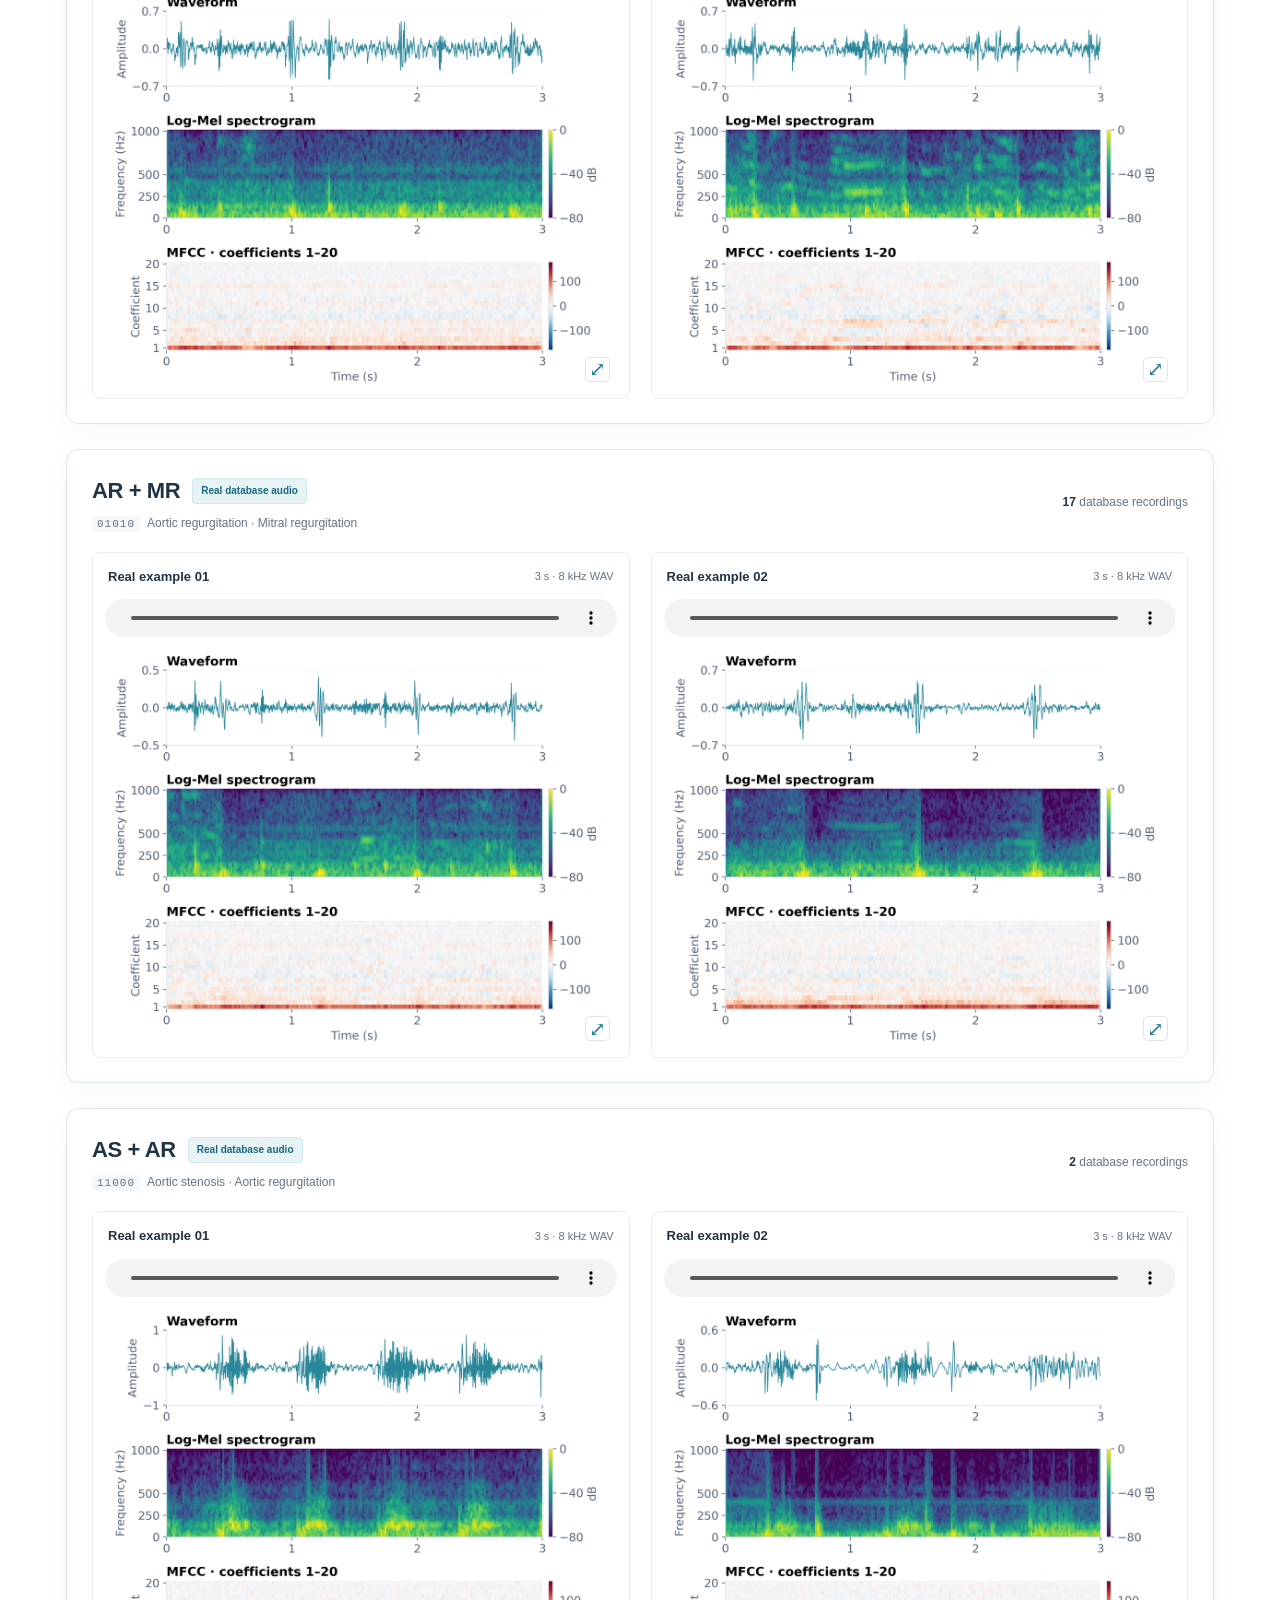
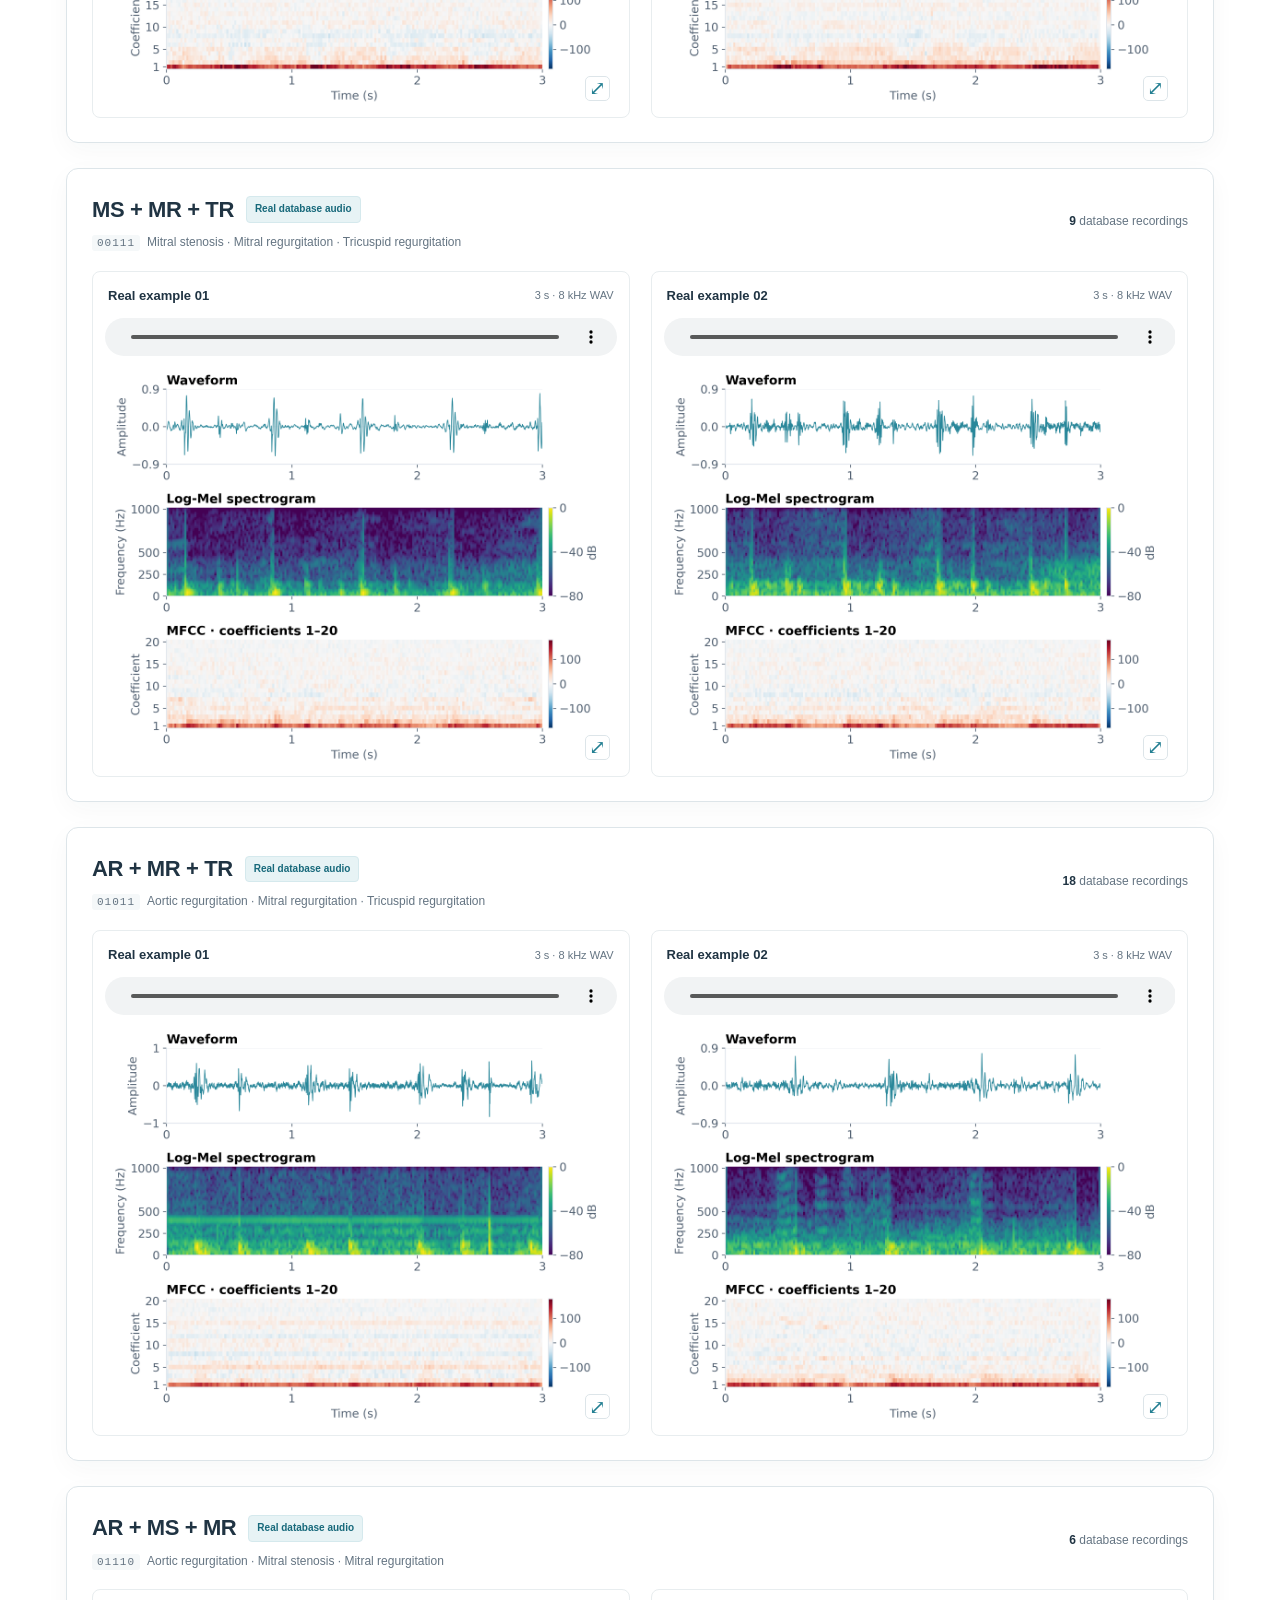
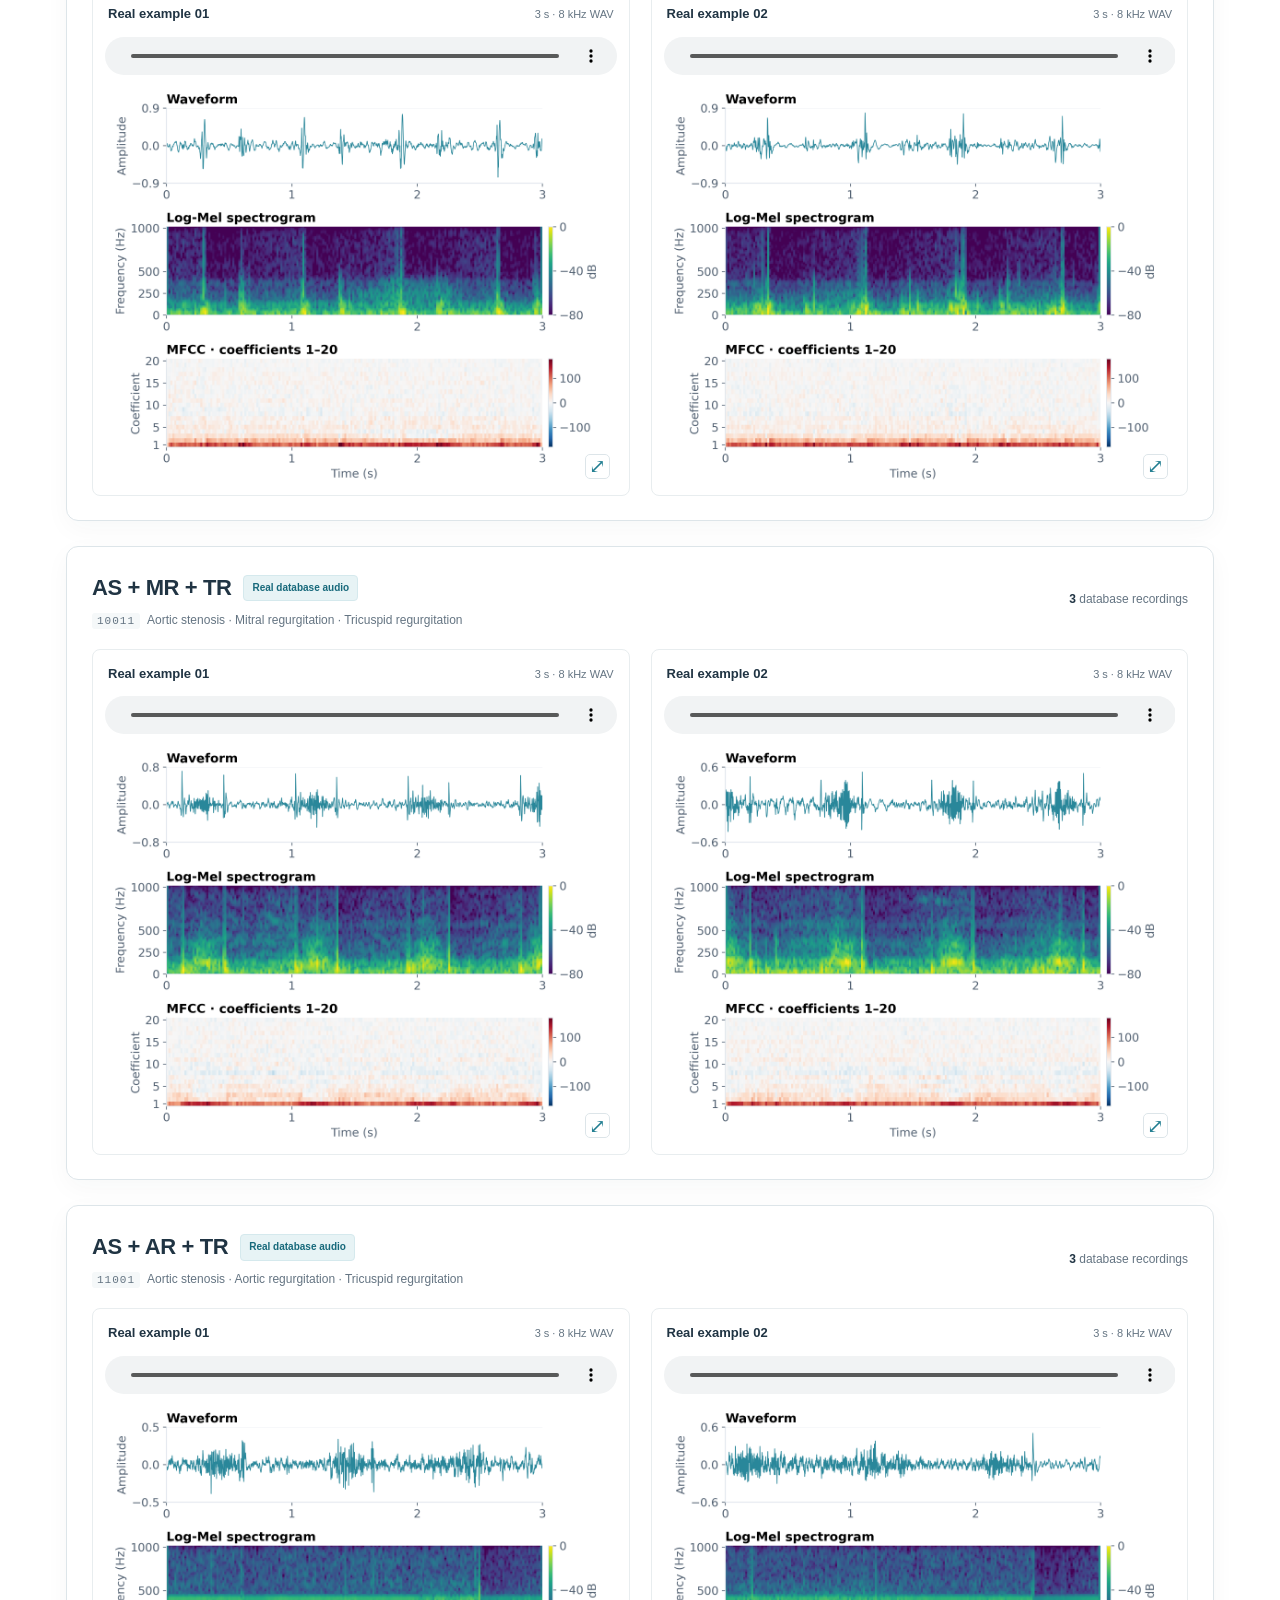
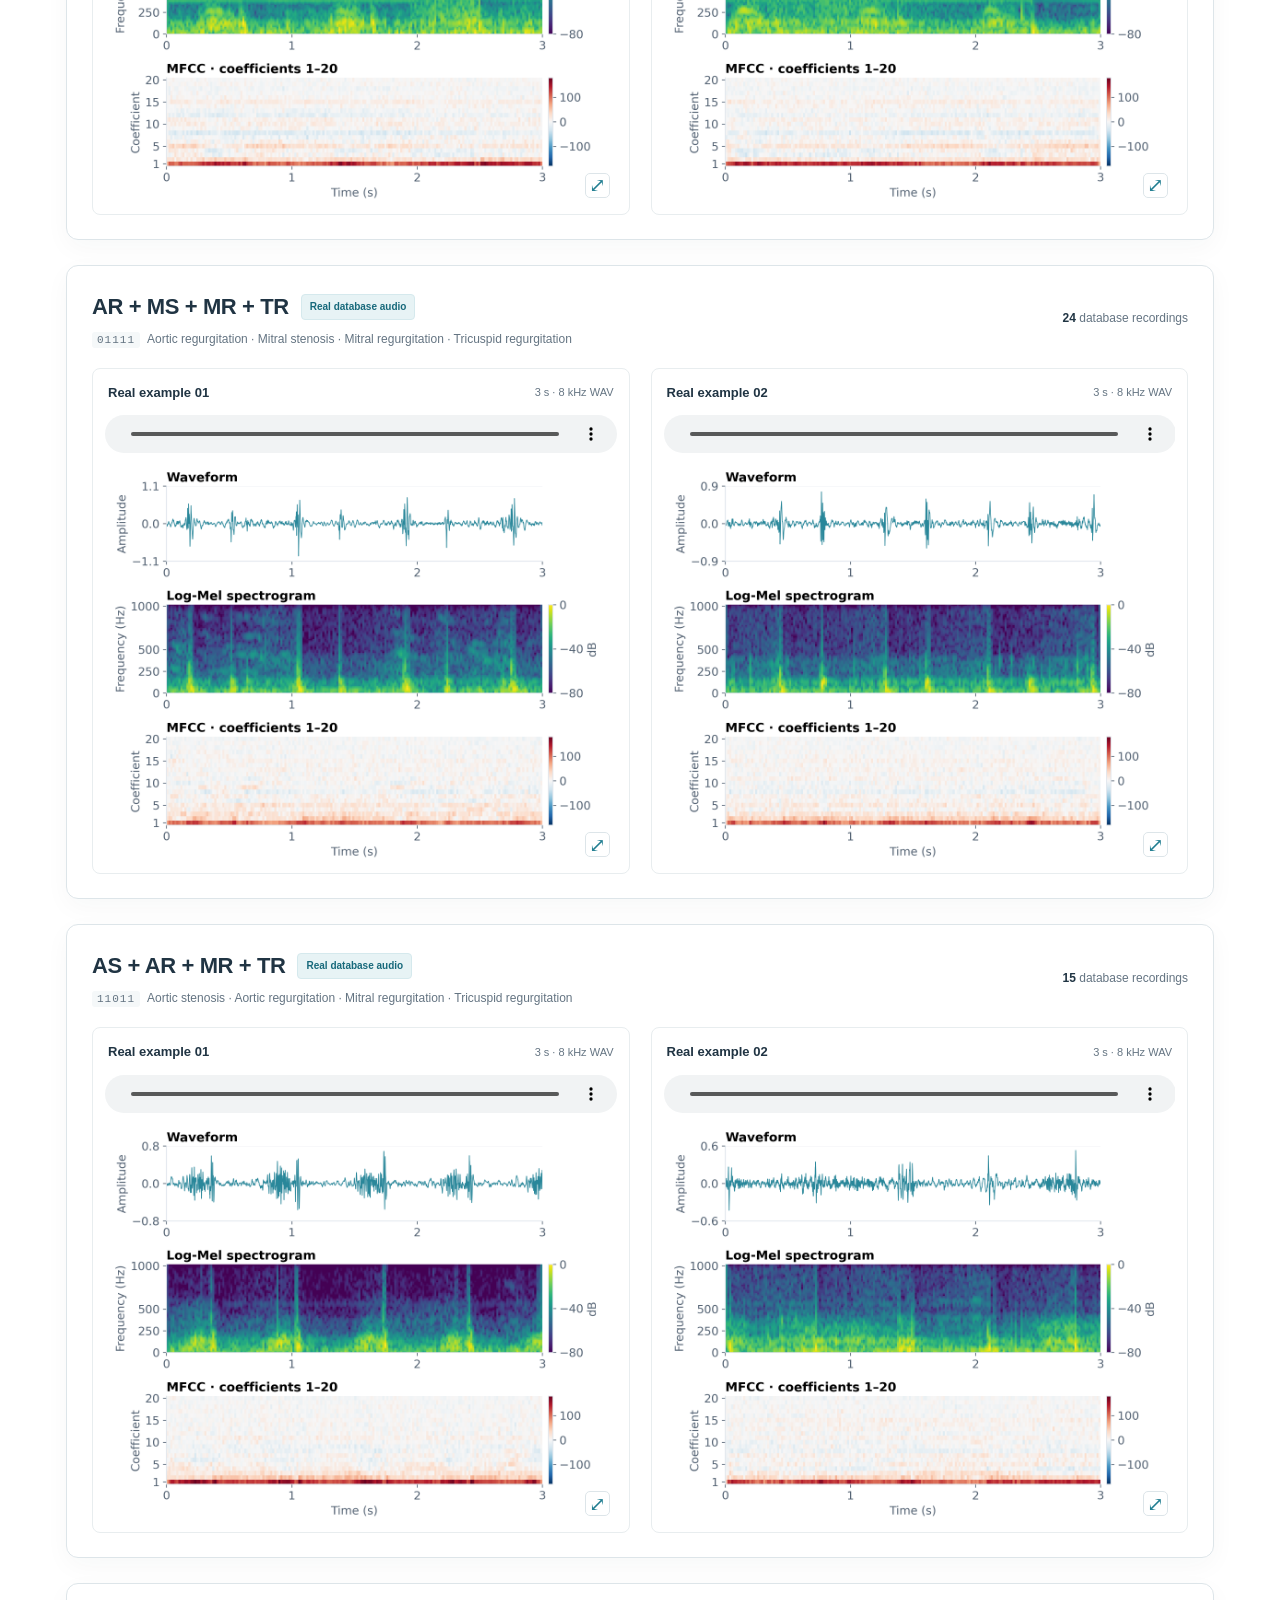
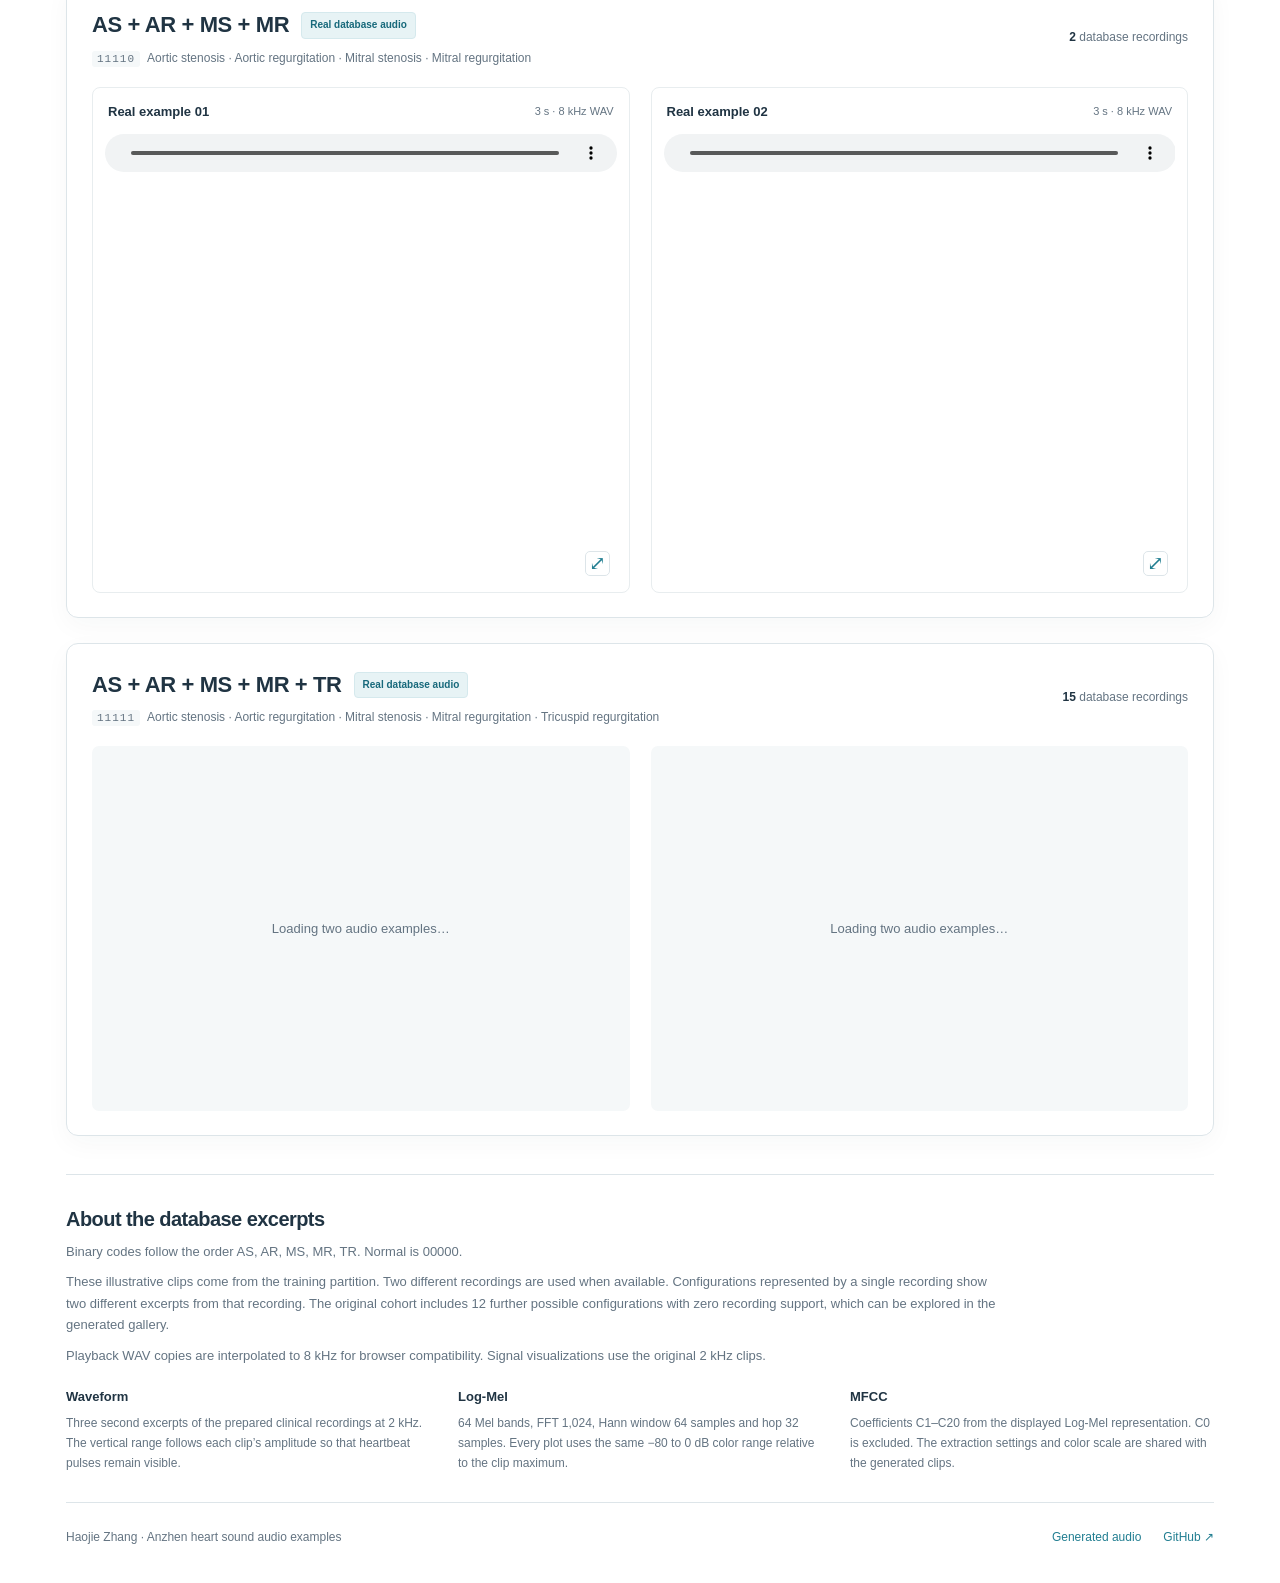
==== commit b1349950: "VHDiff" ====
--- a/docs/real.html
+++ b/docs/real.html
@@ -7,22 +7,22 @@
   <title>Real Database Audio | VHDiff</title>
   <link rel="canonical" href="https://zhj12399.github.io/VHDiff/real.html">
   <link rel="icon" href="favicon.svg" type="image/svg+xml">
-  <link rel="stylesheet" href="styles.css?v=20261012-ts2">
+  <link rel="stylesheet" href="styles.css?v=20261105-header">
   <script src="manifest.js?v=20261012-ts2" defer></script>
   <script src="app.js?v=20261012-ts2" defer></script>
 </head>
 <body data-gallery="real">
   <a class="skip-link" href="#main">Skip to audio gallery</a>
-  <header class="site-header"><div class="header-inner"><a class="brand" href="./"><img src="favicon.svg" alt="">VHDiff</a><nav class="top-nav" aria-label="Main navigation"><a href="./">Generated heart sounds</a><a href="real.html" aria-current="page">Real database audio</a><a class="home-link" href="https://zhj12399.de/">Haojie Zhang ↗</a></nav></div></header>
+  <header class="site-header"><div class="header-inner"><a class="brand" href="./"><img src="favicon.svg" alt="">VHDiff</a><nav class="top-nav" aria-label="Main navigation"><a href="./">Generated Heart Sounds</a><a href="real.html" aria-current="page">Real Database Audio</a><a class="home-link" href="https://zhj12399.de/">Haojie Zhang ↗</a></nav></div></header>
   <main id="main" class="layout">
-    <section class="hero"><p class="eyebrow">Anzhen clinical database · Audio showcase</p><h1>Real recordings.<br><span>Observed disease combinations.</span></h1><p class="lede">Explore real heart sounds from our clinical database. Each observed five disease configuration is represented by two audio clips, with the same waveform, Log-Mel and MFCC views used in the generated gallery.</p><p class="byline"><a href="https://zhj12399.de/">Haojie Zhang</a><span class="dot">·</span><span>Illustrative training database clips</span><span class="dot">·</span><a href="./">Generated sound gallery →</a></p></section>
+    <section class="hero"><p class="eyebrow">Anzhen clinical database · Audio showcase</p><h1>Real recordings.<br><span>Observed disease combinations.</span></h1><p class="lede">Explore real heart sounds from our clinical database. Each observed five disease configuration is represented by two audio clips, with the same waveform, Log-Mel and MFCC views used in the generated gallery.</p><dl class="disease-key" aria-label="Disease Abbreviations"><div><dt>AS</dt><dd>Aortic Stenosis</dd></div><div><dt>AR</dt><dd>Aortic Regurgitation</dd></div><div><dt>MS</dt><dd>Mitral Stenosis</dd></div><div><dt>MR</dt><dd>Mitral Regurgitation</dd></div><div><dt>TR</dt><dd>Tricuspid Regurgitation</dd></div></dl></section>
     <div class="stats" aria-label="Gallery overview"><div class="stat"><strong>20</strong><span>Observed configurations</span></div><div class="stat"><strong>40</strong><span>Real audio examples</span></div><div class="stat"><strong>5</strong><span>Valvular disease attributes</span></div><div class="stat"><strong>3 s</strong><span>Each clip · 2 kHz source</span></div></div>
     <div class="legend"><span class="legend-label"><span class="legend-mark"></span>Real audio from the clinical database</span><span class="legend-note">Support counts refer to recordings with the exact complete disease labels.</span></div>
     <div class="library-heading"><div><h2>Explore the real sounds</h2><p>Two clips per observed configuration. Recording labels are inherited by each excerpt.</p></div><a class="view-link" href="./">Explore generated sounds →</a></div>
     <div class="controls"><div class="controls-top"><div class="search-box"><label class="sr-only" for="search">Search disease configuration</label><input id="search" type="search" placeholder="Search a disease or combination, e.g. MS + MR" autocomplete="off"></div><label class="sr-only" for="jump">Jump to configuration</label><select id="jump"><option value="">Jump to a configuration</option></select><label class="sr-only" for="count-filter">Disease count</label><select id="count-filter"><option value="all">Any disease count</option><option value="0">Normal</option><option value="1">One disease</option><option value="2">Two diseases</option><option value="3">Three diseases</option><option value="4">Four diseases</option><option value="5">Five diseases</option></select></div><div class="filter-row"><span class="filter-label">Contains these attributes</span><button class="chip" type="button" data-disease="AS" aria-pressed="false">AS</button><button class="chip" type="button" data-disease="AR" aria-pressed="false">AR</button><button class="chip" type="button" data-disease="MS" aria-pressed="false">MS</button><button class="chip" type="button" data-disease="MR" aria-pressed="false">MR</button><button class="chip" type="button" data-disease="TR" aria-pressed="false">TR</button></div></div>
     <div class="result-row"><p class="results-status" id="results-status" role="status" aria-live="polite">Loading configurations…</p><button id="reset" class="reset" type="button">Reset filters</button></div>
     <noscript><p class="noscript">Enable JavaScript to load the audio examples and signal visualizations.</p></noscript><div id="gallery"></div><p id="empty" class="empty" hidden>No observed configurations match these filters. Select “Reset filters” to explore the full gallery.</p>
-    <section class="feature-note" aria-labelledby="views-title"><h2 id="views-title">About the database excerpts</h2><p>AS: aortic stenosis · AR: aortic regurgitation · MS: mitral stenosis · MR: mitral regurgitation · TR: tricuspid regurgitation. Binary codes follow this order. Normal is 00000.</p><p>These illustrative clips come from the training partition. Two different recordings are used when available. Configurations represented by a single recording show two different excerpts from that recording. The original cohort includes 12 further possible configurations with zero recording support, which can be explored in the generated gallery.</p><p>Playback WAV copies are interpolated to 8 kHz for browser compatibility. Signal visualizations use the original 2 kHz clips.</p><div class="feature-grid"><div><h3>Waveform</h3><p>Three second excerpts of the prepared clinical recordings at 2 kHz. The vertical range follows each clip’s amplitude so that heartbeat pulses remain visible.</p></div><div><h3>Log-Mel</h3><p>64 Mel bands, FFT 1,024, Hann window 64 samples and hop 32 samples. Every plot uses the same −80 to 0 dB color range relative to the clip maximum.</p></div><div><h3>MFCC</h3><p>Coefficients C1–C20 from the displayed Log-Mel representation. C0 is excluded. The extraction settings and color scale are shared with the generated clips.</p></div></div></section>
+    <section class="feature-note" aria-labelledby="views-title"><h2 id="views-title">About the database excerpts</h2><p>Binary codes follow the order AS, AR, MS, MR, TR. Normal is 00000.</p><p>These illustrative clips come from the training partition. Two different recordings are used when available. Configurations represented by a single recording show two different excerpts from that recording. The original cohort includes 12 further possible configurations with zero recording support, which can be explored in the generated gallery.</p><p>Playback WAV copies are interpolated to 8 kHz for browser compatibility. Signal visualizations use the original 2 kHz clips.</p><div class="feature-grid"><div><h3>Waveform</h3><p>Three second excerpts of the prepared clinical recordings at 2 kHz. The vertical range follows each clip’s amplitude so that heartbeat pulses remain visible.</p></div><div><h3>Log-Mel</h3><p>64 Mel bands, FFT 1,024, Hann window 64 samples and hop 32 samples. Every plot uses the same −80 to 0 dB color range relative to the clip maximum.</p></div><div><h3>MFCC</h3><p>Coefficients C1–C20 from the displayed Log-Mel representation. C0 is excluded. The extraction settings and color scale are shared with the generated clips.</p></div></div></section>
     <footer class="site-footer"><span>Haojie Zhang · Anzhen heart sound audio examples</span><nav aria-label="Footer navigation"><a href="./">Generated audio</a><a href="https://github.com/zhj12399/VHDiff">GitHub ↗</a></nav></footer>
   </main><button class="back-top" id="back-top" type="button" aria-label="Back to top">↑ Top</button>
 </body>
--- a/docs/styles.css
+++ b/docs/styles.css
@@ -6,6 +6,7 @@
 @media(prefers-reduced-motion:reduce){html{scroll-behavior:auto}}
 
 
+.disease-key{display:flex;flex-wrap:wrap;gap:10px 24px;margin:22px 0 0;font-size:13px;line-height:1.6}.disease-key>div{display:flex;align-items:baseline;gap:7px}.disease-key dt{font-weight:700;color:var(--teal)}.disease-key dd{margin:0;color:var(--muted)}
 .sample img{aspect-ratio:2220/1740}
 .plot-preview{display:block;position:relative;width:100%;padding:0;border:0;border-radius:5px;background:white;cursor:zoom-in;text-align:left;overflow:hidden}
 .plot-preview:hover{box-shadow:0 0 0 2px #b8dbe1}
